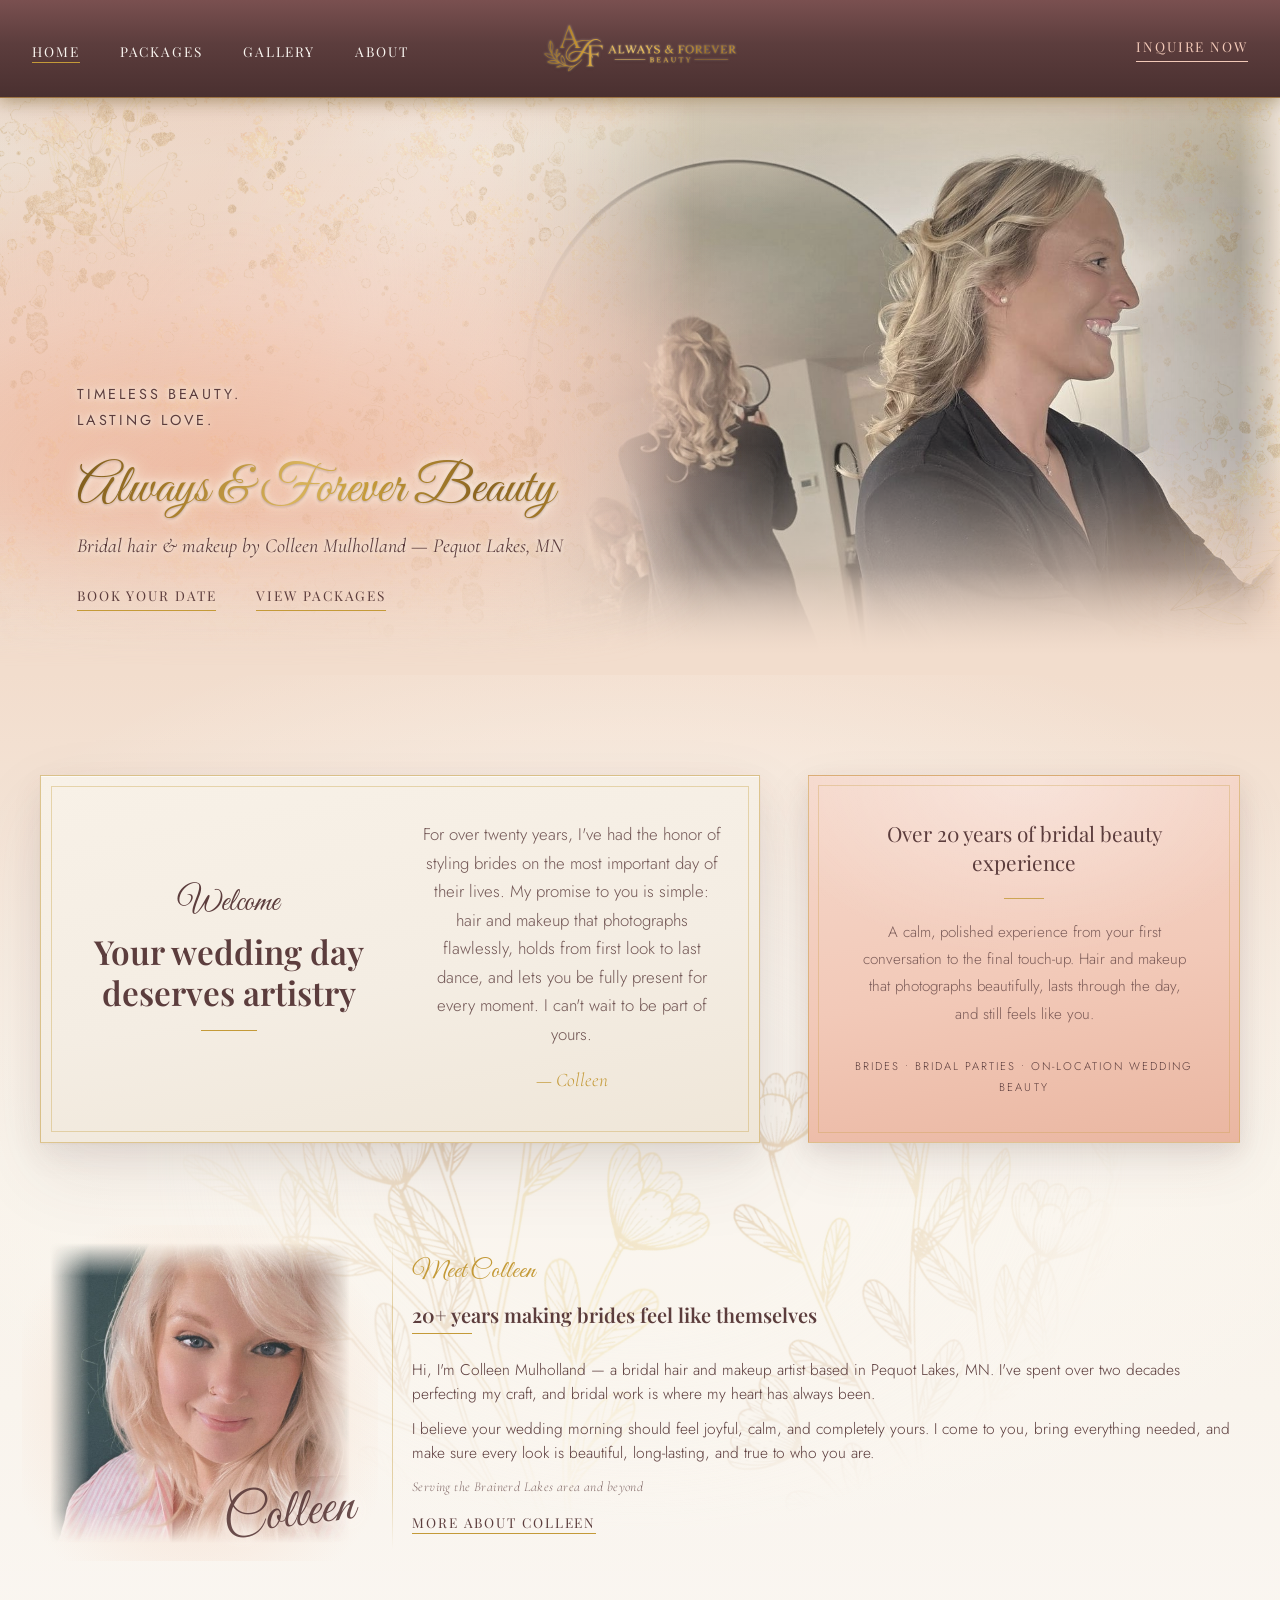
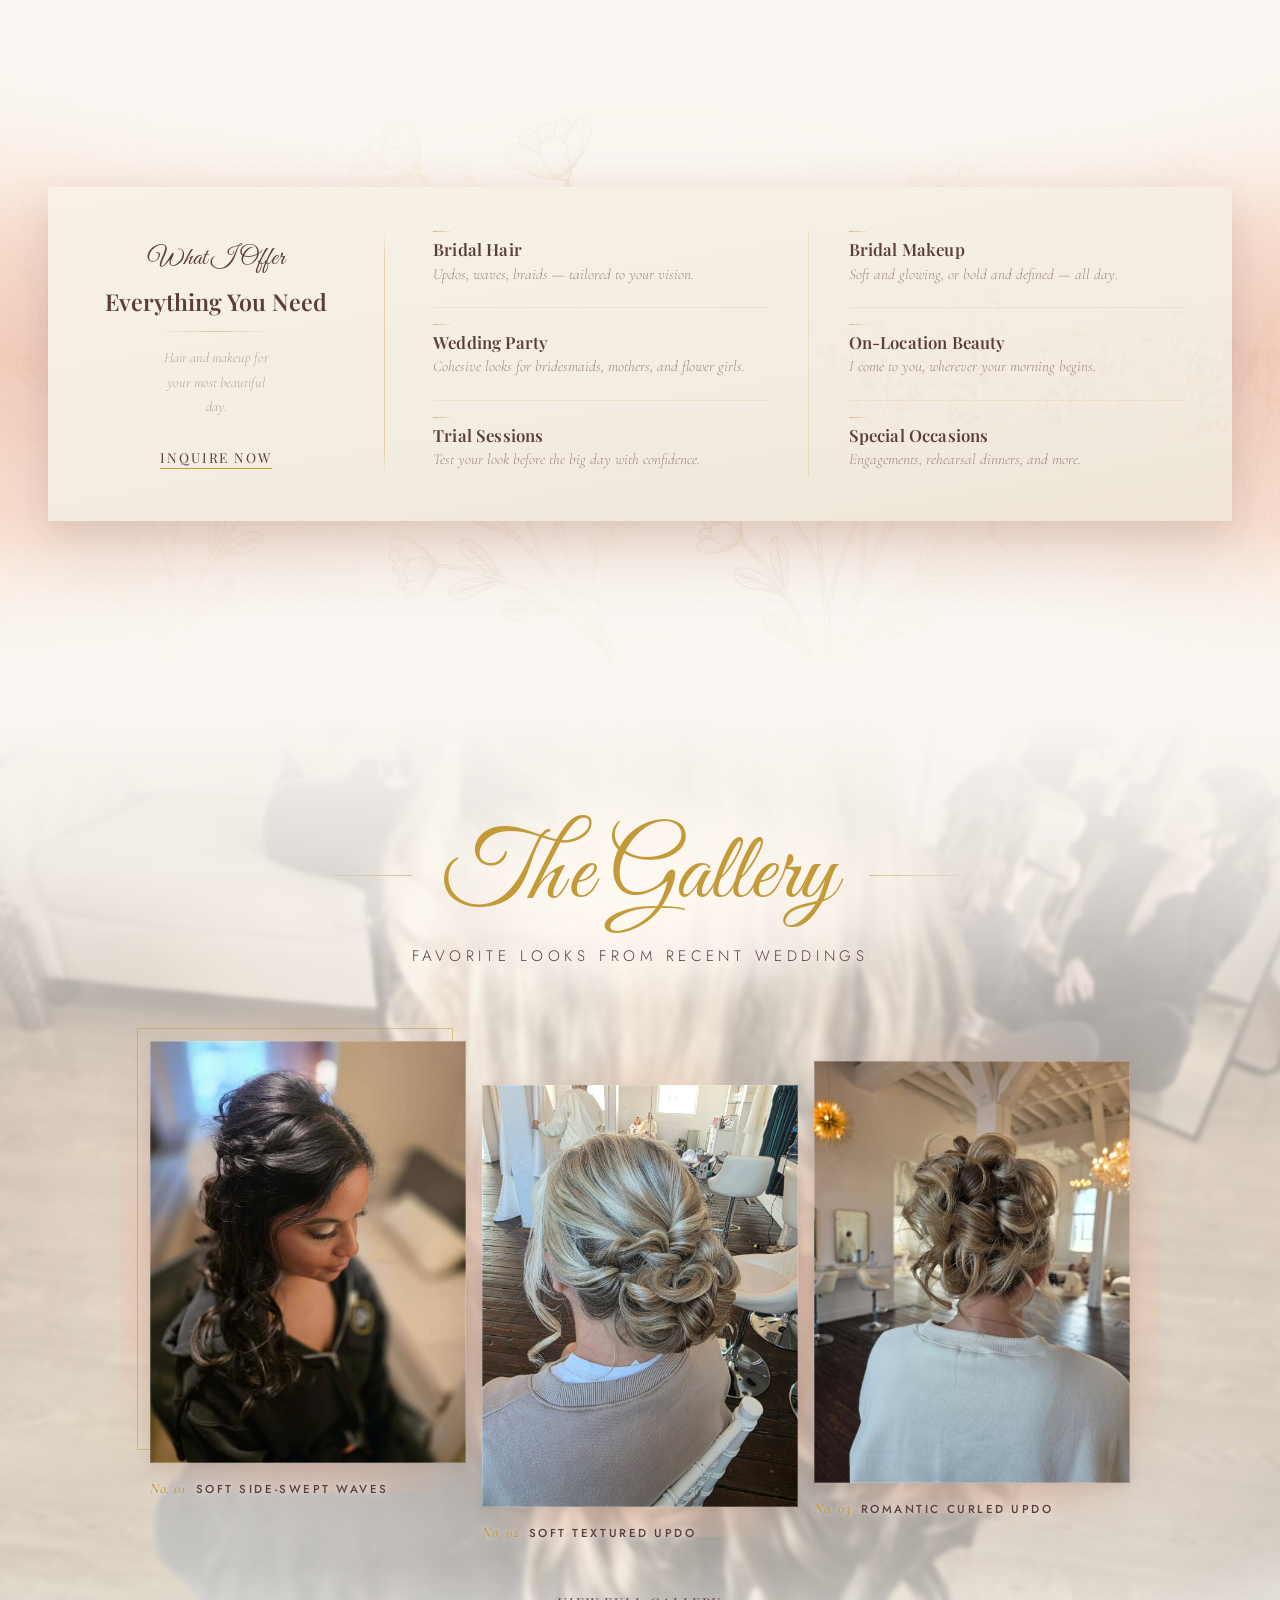
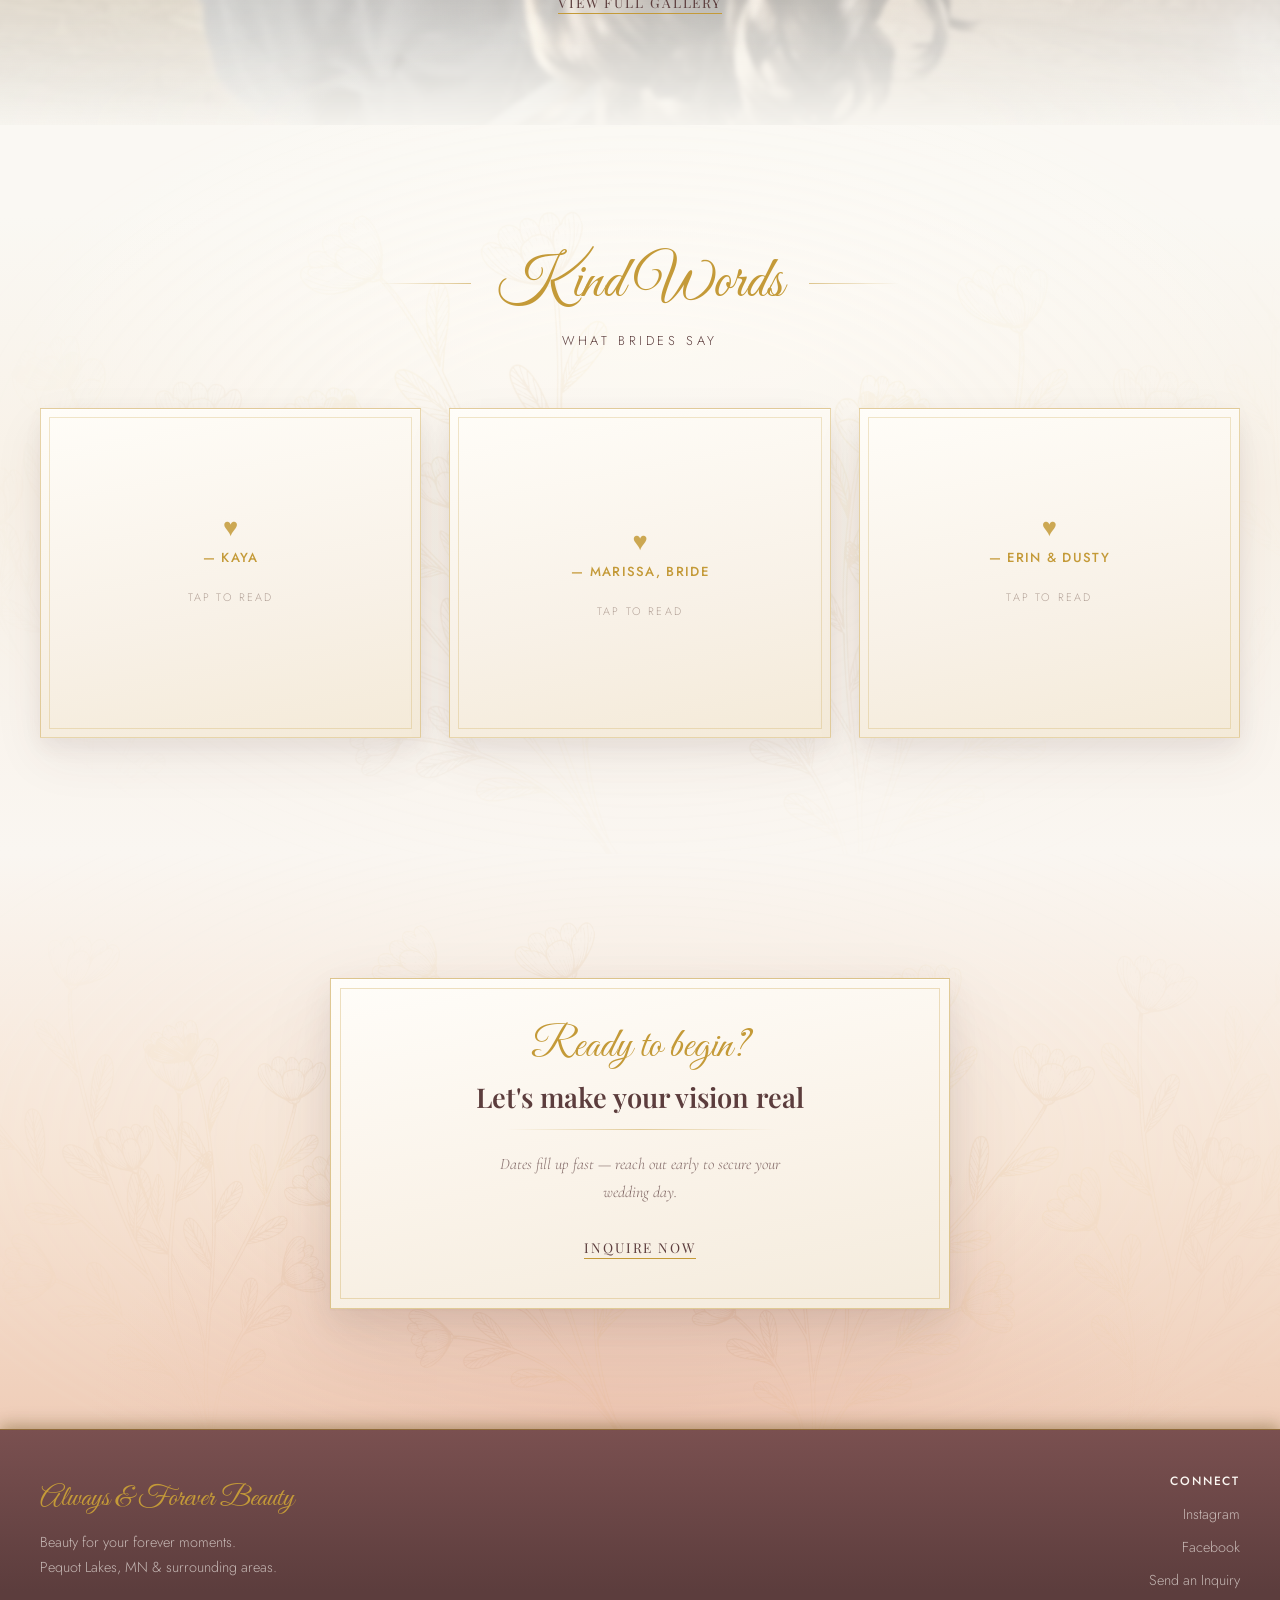
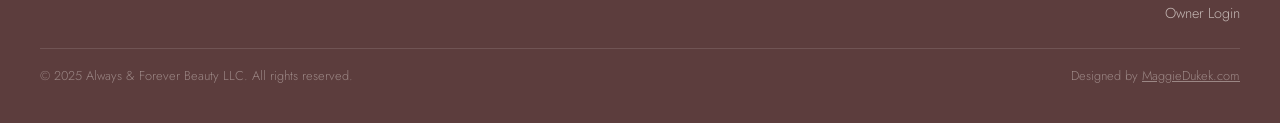
==== index.html @ 7fa3e2d0 "Home (mobile): hero hugs content instead of 75vh + tighter intro-strip top, closing the large gap be" ====
<!DOCTYPE html>
<html lang="en">
<head>
  <meta charset="UTF-8" />
  <meta name="viewport" content="width=device-width, initial-scale=1.0" />
  <title>Always & Forever Beauty | Bridal Hair & Makeup — Pequot Lakes, MN</title>
  <link rel="icon" type="image/x-icon" href="images/favicon.ico" />
  <link rel="icon" type="image/png" sizes="32x32" href="images/favicon-32x32.png" />
  <link rel="icon" type="image/png" sizes="16x16" href="images/favicon-16x16.png" />
  <link rel="apple-touch-icon" sizes="180x180" href="images/apple-touch-icon.png" />
  <meta name="description" content="Timeless bridal hair and makeup by Colleen Mulholland. Serving brides in Pequot Lakes, MN and surrounding areas." />
  <link rel="stylesheet" href="styles.css" />
  <style>
    /* ---- Hero ---- */
    .hero {
      position: relative;
      min-height: 75vh;
      display: flex;
      align-items: flex-end;
      justify-content: flex-start;
      text-align: left;
      overflow: hidden;
      background:
        radial-gradient(ellipse 70% 60% at 80% 100%, rgba(236,192,170,0.30), rgba(236,192,170,0) 70%),
        linear-gradient(165deg, #F3EBE0 0%, #EDE4D9 45%, #E9DDCC 100%);
    }

    /* Satin sheen + soft vignette so the hero reads layered, not flat.
       Faded out at the bottom so it can't print a line where the next section starts */
    .hero::after {
      content: "";
      position: absolute;
      inset: 0;
      z-index: 1;
      pointer-events: none;
      background:
        linear-gradient(115deg,
          transparent 18%,
          rgba(255,255,255,0.22) 32%,
          transparent 46%,
          rgba(255,255,255,0.05) 62%,
          transparent 76%),
        radial-gradient(ellipse 130% 100% at 50% 42%, transparent 58%, rgba(92,61,61,0.07) 100%);
      -webkit-mask-image:
        linear-gradient(to bottom, #000 72%, transparent 96%),
        linear-gradient(to right, #000 0%, #000 40%, transparent 60%);
      -webkit-mask-composite: source-in;
      mask-image:
        linear-gradient(to bottom, #000 72%, transparent 96%),
        linear-gradient(to right, #000 0%, #000 40%, transparent 60%);
      mask-composite: intersect;
    }

    /* Gold splatter texture over the cream areas — fades out where the photo sits */
    .hero::before {
      content: "";
      position: absolute;
      inset: 0;
      background-image: url('images/gold-splatter.png');
      background-size: cover;
      background-repeat: no-repeat;
      background-position: center;
      opacity: 0.28;
      mix-blend-mode: multiply;
      z-index: 1;
      pointer-events: none;
      -webkit-mask-image:
        linear-gradient(to right, #000 0%, #000 40%, transparent 56%, transparent 86%, #000 96%),
        linear-gradient(to bottom, #000 0%, #000 72%, transparent 96%);
      -webkit-mask-composite: source-in;
      mask-image:
        linear-gradient(to right, #000 0%, #000 40%, transparent 56%, transparent 86%, #000 96%),
        linear-gradient(to bottom, #000 0%, #000 72%, transparent 96%);
      mask-composite: intersect;
    }

    /* Photo is its own box anchored bottom-right, so the edge fades always track the photo exactly */
    .hero-bg {
      position: absolute;
      right: 0;
      bottom: 0;
      height: 88%;
      aspect-ratio: 4 / 3;
      max-width: 100%;
      /* Cream wash over the photo's white wall so it melts into the page background
         (front photo is mirrored, so its wall sits top-right) */
      background-image:
        /* Wash sits top-LEFT (the mirror/wall side) so it never crosses the bride's face on the right */
        radial-gradient(ellipse 65% 55% at 0% 0%, rgba(240,228,212,0.85) 0%, rgba(240,228,212,0.35) 38%, rgba(240,228,212,0) 70%),
        linear-gradient(to bottom, rgba(240,228,212,0.5) 0%, rgba(240,228,212,0) 22%),
        url('images/gallery/preview-1-flipped.jpg');
      background-size: cover;
      background-position: center;
      background-repeat: no-repeat;
      /* Warm the photo's cool whites toward the page's cream so edges stop reading as a rectangle
         (no brightness lift — it was washing out her face) */
      filter: sepia(0.16) saturate(0.97);
      -webkit-mask-image:
        linear-gradient(to right, transparent 0%, #000 26%, #000 95%, transparent 100%),
        linear-gradient(to bottom, transparent 0%, #000 5%, #000 82%, transparent 100%);
      -webkit-mask-composite: source-in;
      mask-image:
        linear-gradient(to right, transparent 0%, #000 26%, #000 95%, transparent 100%),
        linear-gradient(to bottom, transparent 0%, #000 5%, #000 82%, transparent 100%);
      mask-composite: intersect;
      animation: heroBaseFade 16s ease-in-out infinite;
    }

    /* Second hero photo, stacked on top — the two take turns, never blending,
       so neither photo ghosts through the other */
    .hero-bg-alt {
      background-image:
        linear-gradient(125deg, rgba(240,228,212,0.85) 0%, rgba(240,228,212,0.45) 28%, rgba(240,228,212,0) 52%),
        linear-gradient(to bottom, rgba(240,228,212,0.7) 0%, rgba(240,228,212,0) 30%),
        url('images/gallery/updo-01.jpg');
      background-position: center 18%;
      opacity: 0;
      animation: heroCrossfade 16s ease-in-out infinite;
    }

    @keyframes heroBaseFade {
      0%, 40%   { opacity: 1; }
      46%, 92%  { opacity: 0; }
      98%, 100% { opacity: 1; }
    }

    @keyframes heroCrossfade {
      0%, 46%   { opacity: 0; }
      52%, 86%  { opacity: 1; }
      92%, 100% { opacity: 0; }
    }

    @media (prefers-reduced-motion: reduce) {
      .hero-bg, .hero-bg-alt { animation: none; }
    }

    .hero-overlay {
      position: absolute;
      inset: 0;
      background:
        linear-gradient(to bottom, rgba(242,221,205,0) 66%, rgba(242,221,205,0.55) 84%, rgba(242,221,205,1) 97%),
        radial-gradient(ellipse 50% 62% at 22% 55%, rgba(244,206,186,0.75), rgba(244,206,186,0.4) 50%, rgba(244,206,186,0) 74%),
        radial-gradient(ellipse 45% 35% at 12% 0%, rgba(236,170,140,0.50), rgba(236,170,140,0) 70%),
        radial-gradient(ellipse 30% 24% at 40% 4%, rgba(236,170,140,0.48), rgba(236,170,140,0) 72%),
        radial-gradient(ellipse 55% 28% at 72% 0%, rgba(242,201,184,0.55), rgba(242,201,184,0) 72%),
        radial-gradient(ellipse 28% 50% at 0% 60%, rgba(236,170,140,0.30), rgba(236,170,140,0) 70%),
        radial-gradient(ellipse 20% 32% at 51% 54%, rgba(242,201,184,0.40), rgba(242,201,184,0) 72%),
        radial-gradient(ellipse 45% 38% at 100% 96%, rgba(236,170,140,0.36), rgba(236,170,140,0) 72%),
        radial-gradient(ellipse 60% 35% at 35% 100%, rgba(236,192,170,0.32), rgba(236,192,170,0) 70%),
        linear-gradient(90deg, rgba(237,228,217,0.95) 0%, rgba(237,228,217,0.85) 32%, rgba(237,228,217,0) 54%);
    }

    .hero-watermark {
      position: absolute;
      top: 5rem;
      left: 1rem;
      width: 180px;
      height: auto;
      opacity: 0.10;
      transform: rotate(15deg);
      z-index: 1;
      pointer-events: none;
    }

    .hero-watermark-2 {
      top: auto;
      left: auto;
      bottom: 6%;
      right: -1%;
      width: 140px;
      transform: scaleX(-1) rotate(-20deg);
    }

    .hero-content {
      position: relative;
      z-index: 2;
      padding: 6rem 2rem 4rem 6vw;
      max-width: 680px;
      text-align: left;
    }

    /* Peach fade washing the whole headline zone — masked at the bottom so it
       dissolves before the hero's edge instead of getting clipped to a hard line */
    .hero-content::before {
      content: "";
      position: absolute;
      inset: -5rem -12rem -2rem -14rem;
      background: radial-gradient(ellipse 62% 62% at 45% 55%,
        rgba(236,170,140,0.65),
        rgba(242,201,184,0.40) 58%,
        transparent 88%);
      -webkit-mask-image: linear-gradient(to bottom, #000 60%, transparent 92%);
      mask-image: linear-gradient(to bottom, #000 60%, transparent 92%);
      z-index: -1;
      pointer-events: none;
    }

    .hero-content .tagline {
      font-size: 0.9rem;
      font-weight: 400;
      letter-spacing: 0.2em;
      text-transform: uppercase;
      color: var(--rose);
      /* Tight cream halo hugging the letters — same treatment as mobile */
      text-shadow:
        0 0 4px rgba(250,243,232,0.95),
        0 0 10px rgba(250,243,232,0.85),
        0 0 18px rgba(250,243,232,0.7);
      opacity: 0;
      animation: fadeUp 1s ease 0.3s forwards;
      margin: 0 0 1rem;
    }

    .hero-content .script {
      display: block;
      font-size: 3.4rem;
      font-weight: 400;
      /* Roomy line box + padding so the gradient paints the full tall script glyphs (no clipping) */
      line-height: 1.3;
      padding: 0.1em 0.1em 0.05em 0;
      margin: 0 0 0.1rem;
      /* Deep metallic gold — dark enough to hold against the light background */
      background: linear-gradient(105deg,
        #7E5C1C 0%, #A87E2A 22%, #D9B45C 45%, #C49A38 60%, #8A6420 82%, #A87E2A 100%);
      -webkit-background-clip: text;
      background-clip: text;
      -webkit-text-fill-color: transparent;
      filter: drop-shadow(0 1px 1px rgba(92,61,61,0.35))
        drop-shadow(0 0 3px rgba(250,243,232,0.95))
        drop-shadow(0 0 8px rgba(250,243,232,0.85));
      opacity: 0;
      animation: fadeUp 1s ease 0.6s forwards;
    }

    .hero-content .subheading {
      font-size: 1.25rem;
      display: block;
      margin-bottom: 1.25rem;
      color: var(--rose);
      text-shadow:
        0 0 4px rgba(250,243,232,0.95),
        0 0 10px rgba(250,243,232,0.85),
        0 0 18px rgba(250,243,232,0.7);
      opacity: 0;
      animation: fadeUp 1s ease 0.9s forwards;
    }

    .hero-btns {
      display: flex;
      gap: 2.5rem;
      justify-content: flex-start;
      flex-wrap: wrap;
      opacity: 0;
      animation: fadeUp 1s ease 1.1s forwards;
    }

    .hero-link {
      font-family: var(--font-heading);
      font-size: 0.85rem;
      font-weight: 400;
      letter-spacing: 0.14em;
      text-transform: uppercase;
      color: var(--rose);
      border-bottom: 1px solid var(--gold);
      padding-bottom: 2px;
      transition: color 0.2s, border-color 0.2s;
    }

    .hero-link:hover {
      color: var(--gold);
      border-color: var(--rose);
    }

    .hero-scroll { display: none; }

    /* The large photo stays beside the text down to 900px; below that the photo
       moves to the open space at the top, away from the text. */
    @media (max-width: 900px) {
      /* Text sits at a fixed distance below the nav (no bottom-alignment gap),
         tucked up into the photo's fade so the two flow together */
      .hero {
        align-items: flex-start;
        /* Hug the content instead of forcing 75vh — that empty bottom was the big gap */
        min-height: auto;
        padding-bottom: 2.5rem;
      }

      .hero-content {
        margin-top: calc(1rem + min(36vw, 24vh));
        /* Desktop gives the content a 6rem top pad — on mobile that just pushes
           the header away from the photo */
        padding-top: 1rem;
      }

      /* Pull the two hero links closer together on mobile */
      .hero-btns {
        gap: 0.85rem 1.5rem;
      }

      .hero-bg {
        height: auto;
        width: min(52%, 30vh);
        bottom: auto;
        /* Sit well below the fixed nav so her head isn't tucked up under it */
        top: 5.5rem;
        /* Taller portrait slot so the bride reads larger */
        aspect-ratio: 4 / 5;
        background-position: 100% 40%;
        background-image:
          linear-gradient(235deg, rgba(240,228,212,0.55) 0%, rgba(240,228,212,0.22) 18%, rgba(240,228,212,0) 38%),
          linear-gradient(to bottom, rgba(240,228,212,0.45) 0%, rgba(240,228,212,0) 16%),
          url('images/gallery/preview-1-flipped.jpg');
        /* Oval vignette fade — reaches fully transparent INSIDE all four edges,
           so the photo melts into the cream with no straight sides */
        -webkit-mask-image: radial-gradient(ellipse 58% 52% at 50% 44%, #000 40%, rgba(0,0,0,0.5) 66%, transparent 84%);
        -webkit-mask-composite: source-over;
        mask-image: radial-gradient(ellipse 58% 52% at 50% 44%, #000 40%, rgba(0,0,0,0.5) 66%, transparent 84%);
        mask-composite: add;
      }

      .hero-bg-alt {
        background-image:
          linear-gradient(125deg, rgba(240,228,212,0.55) 0%, rgba(240,228,212,0.22) 18%, rgba(240,228,212,0) 38%),
          linear-gradient(to bottom, rgba(240,228,212,0.45) 0%, rgba(240,228,212,0) 16%),
          url('images/gallery/updo-01.jpg');
        /* Frame the whole bride — headroom above her updo through her back */
        background-position: center 28%;
      }

      /* Name scales with the screen so it always lands on one line */
      .hero-content .script {
        font-size: clamp(1.7rem, 8.2vw, 3.4rem);
        white-space: nowrap;
      }
    }

    @keyframes fadeUp {
      from { opacity: 0; transform: translateY(24px); }
      to   { opacity: 1; transform: translateY(0); }
    }
    @keyframes scrollPulse {
      0%, 100% { opacity: 0.4; transform: scaleY(1); }
      50%       { opacity: 1;   transform: scaleY(1.2); }
    }

    /* ---- Intro Strip ---- */
    .intro-strip {
      padding: 6.25rem 0;
      position: relative;
      overflow: hidden;
      background:
        radial-gradient(ellipse 90% 70% at 50% 42%, rgba(255, 252, 247, 0.9), rgba(255, 252, 247, 0) 70%),
        linear-gradient(180deg, #F2DDCD 0%, #F8F2E9 50%, var(--cream) 100%);
    }

    .intro-strip-watermark {
      position: absolute;
      inset: 0;
      width: 100%;
      height: 100%;
      object-fit: cover;
      opacity: 0.3;
      z-index: 0;
      pointer-events: none;
      -webkit-mask-image: radial-gradient(ellipse 55% 55% at 50% 50%, #000 30%, transparent 70%);
      mask-image: radial-gradient(ellipse 55% 55% at 50% 50%, #000 30%, transparent 70%);
    }

    .intro-grid {
      position: relative;
      z-index: 1;
      display: grid;
      grid-template-columns: 1.25fr 0.75fr;
      gap: 3rem;
      align-items: stretch;
    }

    .intro-frame {
      position: relative;
      background: linear-gradient(170deg, #F8F1E7 0%, #F4EDE3 55%, #EFE6D8 100%);
      border: 1px solid rgba(196, 154, 56, 0.5);
      padding: 2.75rem 2.25rem;
      text-align: center;
      display: flex;
      flex-direction: column;
      justify-content: center;
      box-shadow:
        inset 0 1px 0 rgba(255, 255, 255, 0.65),
        0 1px 2px rgba(92, 61, 61, 0.05),
        0 12px 28px rgba(92, 61, 61, 0.09),
        0 30px 70px rgba(92, 61, 61, 0.10);
    }

    .intro-side {
      position: relative;
      background:
        radial-gradient(ellipse 90% 70% at 50% 0%, rgba(255, 255, 255, 0.35), rgba(255, 255, 255, 0) 70%),
        linear-gradient(170deg, #F5D8CB 0%, #F2C9B8 55%, #EAB6A1 100%);
      border: 1px solid rgba(196, 154, 56, 0.45);
      padding: 2.5rem 2rem;
      margin-top: 0;
      display: flex;
      flex-direction: column;
      justify-content: center;
      text-align: center;
      box-shadow:
        inset 0 1px 0 rgba(250, 246, 241, 0.10),
        0 8px 20px rgba(92, 61, 61, 0.10),
        0 20px 48px rgba(92, 61, 61, 0.10);
    }

    .intro-side::before {
      content: "";
      position: absolute;
      inset: 9px;
      border: 1px solid rgba(196, 154, 56, 0.3);
      pointer-events: none;
    }

    @media (max-width: 900px) {
      .intro-side { margin-top: 0; }
      .intro-side::after { display: none; }
      /* Tighter top so the Welcome card follows the hero closely on mobile */
      .intro-strip { padding: 3.25rem 0; }
    }

    .intro-side h3 {
      font-family: var(--font-heading);
      font-weight: 400;
      font-size: 1.3rem;
      line-height: 1.4;
      color: var(--rose);
      margin-bottom: 1.25rem;
    }

    .intro-side .intro-side-divider {
      width: 40px;
      height: 1px;
      background: rgba(196, 154, 56, 0.8);
      margin: 0 auto 1.25rem;
    }

    .intro-side p {
      font-size: 0.95rem;
      line-height: 1.8;
      color: rgba(92, 61, 61, 0.78);
      max-width: 36ch;
      margin: 0 auto 1.75rem;
    }

    .intro-side-tags {
      font-size: 0.7rem;
      letter-spacing: 0.18em;
      text-transform: uppercase;
      color: var(--rose);
      line-height: 1.9;
    }

    @media (max-width: 900px) {
      .intro-grid { grid-template-columns: 1fr; }
    }

    .intro-frame::before {
      content: "";
      position: absolute;
      inset: 10px;
      border: 1px solid rgba(196, 154, 56, 0.35);
      pointer-events: none;
    }

    .intro-frame-cols {
      display: grid;
      grid-template-columns: 1fr 1fr;
      gap: 2.5rem;
      align-items: center;
      text-align: center;
    }

    .intro-frame-col {
      display: flex;
      flex-direction: column;
      align-items: center;
      width: 100%;
    }

    @media (max-width: 700px) {
      .intro-frame-cols { grid-template-columns: 1fr; gap: 1.5rem; }
    }

    .intro-frame .intro-script {
      display: block;
      font-family: var(--font-script);
      font-size: 2rem;
      color: var(--rose);
      line-height: 1;
      margin-bottom: 0.75rem;
    }

    .intro-frame h2 {
      font-size: clamp(1.5rem, 2.6vw, 2.1rem);
      line-height: 1.25;
      margin-bottom: 1rem;
      color: var(--rose);
    }

    .intro-frame .intro-divider {
      width: 56px;
      height: 1px;
      background: var(--gold);
      margin: 0 auto;
    }

    .intro-frame p {
      font-size: 1.05rem;
      line-height: 1.7;
      color: var(--rose);
      opacity: 0.85;
      max-width: 420px;
      margin: 0 auto 1rem;
    }

    .intro-signature {
      font-family: var(--font-sub);
      font-style: italic;
      font-size: 1.2rem;
      color: var(--gold);
    }

    @media (max-width: 680px) {
      .intro-frame { padding: 3rem 1.5rem; margin: 0 0.5rem; }
    }

    /* ---- Services Banner ---- */
    .services-banner {
      position: relative;
      overflow: hidden;
      margin-top: 0;
      padding: 2.75rem 0;
      background: linear-gradient(170deg, #F8F1E7 0%, #F4EDE3 55%, #EFE6D8 100%);
      border: none;
      box-shadow:
        0 12px 28px rgba(92,61,61,0.09),
        0 30px 70px rgba(92,61,61,0.10);
    }

    /* Inner frame line removed — keep the box borderless so no gold line shows */
    .services-banner::before {
      content: none;
    }

    .services-banner::after {
      content: "";
      position: absolute;
      top: -10%; right: 0;
      width: 36%; height: 120%;
      background-image: url('images/background gold flowers.png');
      background-size: contain;
      background-repeat: no-repeat;
      background-position: center right;
      opacity: 0.08;
      pointer-events: none;
    }

    .services-banner-inner {
      position: relative;
      z-index: 1;
      display: grid;
      grid-template-columns: 240px 1px 1fr;
      gap: 3rem;
      align-items: center;
    }

    .services-banner-left {
      text-align: center;
    }

    .services-banner-left h2 {
      font-size: 1.45rem;
      margin-bottom: 0.4rem;
    }

    .services-banner-left p {
      font-family: var(--font-sub);
      font-style: italic;
      font-size: 0.88rem;
      color: var(--taupe);
      margin: 0 auto 1.5rem;
      max-width: 20ch;
    }

    .ornate-divider {
      width: 50%;
      height: 1px;
      background: linear-gradient(90deg, rgba(196,154,56,0), rgba(196,154,56,0.45) 50%, rgba(196,154,56,0));
      margin: 0.9rem auto;
    }

    .services-v-divider {
      align-self: stretch;
      width: 1px;
      background: linear-gradient(180deg,
        rgba(196,154,56,0) 0%,
        rgba(196,154,56,0.38) 12%,
        rgba(196,154,56,0.38) 88%,
        rgba(196,154,56,0) 100%);
    }

    .service-editorial {
      display: grid;
      grid-template-columns: 1fr 1fr;
      gap: 0;
    }

    .service-editorial-col {
      display: flex;
      flex-direction: column;
    }

    .service-editorial-col:first-child {
      padding-right: 2.5rem;
      border-right: 1px solid rgba(196,154,56,0.2);
    }

    .service-editorial-col:last-child {
      padding-left: 2.5rem;
    }

    .service-entry {
      padding: 1rem 0;
      border-bottom: 1px solid rgba(196,154,56,0.13);
    }

    .service-entry:first-child { padding-top: 0; }
    .service-entry:last-child  { border-bottom: none; padding-bottom: 0; }

    .service-entry-mark {
      display: block;
      width: 18px;
      height: 1px;
      background: linear-gradient(90deg, rgba(196,154,56,0.65), rgba(196,154,56,0.1));
      margin-bottom: 0.45rem;
    }

    .service-entry h3 {
      font-family: var(--font-heading);
      font-size: 1.05rem;
      font-weight: 600;
      color: var(--rose);
      margin-bottom: 0.2rem;
      letter-spacing: 0.01em;
    }

    .service-entry p {
      font-family: var(--font-sub);
      font-style: italic;
      font-size: 0.95rem;
      color: #9E8880;
      margin: 0 0 0.3rem;
      max-width: none;
      line-height: 1.55;
    }

    @media (max-width: 900px) {
      .services-banner-inner { grid-template-columns: 1fr; gap: 2rem; }
      .services-v-divider { width: 100%; height: 1px; align-self: auto; }
      .services-banner-left { text-align: center; }
      .services-banner-left p { max-width: none; }
    }

    @media (max-width: 680px) {
      .service-editorial { grid-template-columns: 1fr; }
      .service-editorial-col:first-child { padding-right: 0; border-right: none; border-bottom: 1px solid rgba(196,154,56,0.14); padding-bottom: 1.25rem; }
      .service-editorial-col:last-child { padding-left: 0; padding-top: 1.25rem; }
    }

    /* ---- About Editorial ---- */
    .about-editorial {
      position: relative;
      overflow: hidden;
      padding: 9rem 0;
      background:
        radial-gradient(ellipse 100% 260px at 50% 0%, var(--cream) 45%, rgba(250,246,241,0) 85%),
        radial-gradient(ellipse 100% 220px at 50% 100%, var(--cream) 35%, rgba(250,246,241,0) 80%),
        radial-gradient(ellipse 60% 70% at 50% 50%, rgba(255,220,205,0.5), rgba(255,220,205,0) 68%),
        linear-gradient(180deg, var(--cream) 0%, #FAE3D6 25%, #F3CCBA 50%, #F9E0D2 80%, var(--cream) 100%);
    }

    /* Floral watermark — slightly stronger for texture */
    .about-editorial::before {
      content: "";
      position: absolute;
      inset: 0;
      background-image: url('images/background gold flowers.png');
      background-size: cover;
      background-repeat: no-repeat;
      background-position: center;
      opacity: 0.13;
      pointer-events: none;
      -webkit-mask-image: radial-gradient(ellipse 75% 80% at 50% 50%, #000 35%, transparent 88%);
      mask-image: radial-gradient(ellipse 75% 80% at 50% 50%, #000 35%, transparent 88%);
    }

    /* Override gold labels to maroon in this section */
    .about-editorial .section-label { color: var(--rose); }

    .about-editorial-script {
      font-family: var(--font-script);
      font-size: 3.4rem;
      color: var(--rose);
      position: absolute;
      bottom: -0.7rem;
      right: -0.6rem;
      transform: rotate(-7deg);
      transform-origin: bottom right;
      opacity: 0.9;
      z-index: 3;
      pointer-events: none;
      text-shadow:
        0 0 12px rgba(255,255,255,0.95),
        0 0 24px rgba(255,255,255,0.7),
        0 1px 6px rgba(255,235,220,0.7);
    }

    .about-editorial .container {
      max-width: 1400px;
      padding: 0 3rem;
    }

    .about-editorial-grid {
      position: relative;
      z-index: 2;
      display: grid;
      grid-template-columns: 320px 1fr;
      gap: 2rem;
      align-items: center;
    }

    .about-editorial-photo {
      position: relative;
    }

    /* Warm glow halo behind the photo */
    .about-editorial-photo::before {
      content: "";
      position: absolute;
      inset: -18px;
      border-radius: 4px;
      background: radial-gradient(ellipse 80% 90% at 50% 55%, rgba(240,190,160,0.45), transparent 70%);
      z-index: 0;
      pointer-events: none;
    }

    .about-photo-frame {
      position: relative;
      z-index: 1;
      aspect-ratio: 1/1;
      max-width: 300px;
      margin: 0 auto;
      border-radius: 10px;
      background: transparent;
      overflow: visible;
      box-shadow: none;
    }

    .about-photo-frame::before {
      content: "";
      position: absolute;
      inset: 6px;
      border: none;
      border-radius: 6px;
      z-index: 2;
      pointer-events: none;
    }

    /* Soft warm wash + feathered vignette so the photo blends into the page */
    .about-photo-frame::after {
      content: "";
      position: absolute;
      inset: 0;
      border-radius: 10px;
      z-index: 2;
      pointer-events: none;
      background:
        radial-gradient(ellipse 90% 90% at 50% 45%, rgba(255,255,255,0) 62%, rgba(236,192,170,0.22) 100%);
      -webkit-mask-image:
        linear-gradient(to right, transparent 0%, #000 13%, #000 87%, transparent 100%),
        linear-gradient(to bottom, transparent 0%, #000 11%, #000 89%, transparent 100%);
      -webkit-mask-composite: source-in;
      mask-image:
        linear-gradient(to right, transparent 0%, #000 13%, #000 87%, transparent 100%),
        linear-gradient(to bottom, transparent 0%, #000 11%, #000 89%, transparent 100%);
      mask-composite: intersect;
    }

    .about-photo-clip {
      position: absolute;
      inset: 0;
      border-radius: 10px;
      overflow: visible;
    }

    .about-photo-clip img {
      width: 100%; height: 100%;
      object-fit: cover;
      display: block;
      filter: saturate(0.92) contrast(0.95) brightness(1.03);
      -webkit-mask-image:
        linear-gradient(to right, transparent 0%, #000 13%, #000 87%, transparent 100%),
        linear-gradient(to bottom, transparent 0%, #000 11%, #000 89%, transparent 100%);
      -webkit-mask-composite: source-in;
      mask-image:
        linear-gradient(to right, transparent 0%, #000 13%, #000 87%, transparent 100%),
        linear-gradient(to bottom, transparent 0%, #000 11%, #000 89%, transparent 100%);
      mask-composite: intersect;
    }

    /* Subtle gold accent line left of text block */
    .about-editorial-text {
      position: relative;
      padding-left: 1.25rem;
    }

    .about-editorial-text::before {
      content: "";
      position: absolute;
      left: 0;
      top: -0.75rem;
      bottom: -0.75rem;
      width: 1px;
      background: linear-gradient(180deg,
        rgba(196,154,56,0) 0%,
        rgba(196,154,56,0.4) 20%,
        rgba(196,154,56,0.4) 80%,
        rgba(196,154,56,0) 100%);
    }

    .about-editorial-text h2 {
      font-size: 1.25rem;
      line-height: 1.25;
    }

    .about-editorial-text p {
      font-size: 0.97rem;
      line-height: 1.55;
      margin-bottom: 0.7rem !important;
      max-width: none;
    }

    .about-location {
      font-family: var(--font-sub);
      font-style: italic;
      font-size: 0.85rem !important;
      color: var(--rose) !important;
      opacity: 0.75;
      letter-spacing: 0.03em;
    }

    /* Stays horizontal on smaller screens — photo column just scales down */
    @media (max-width: 900px) {
      .about-editorial { padding: 6rem 0 5rem; }
      .about-editorial-grid { grid-template-columns: 230px 1fr; gap: 1.75rem; }
      .about-photo-frame { aspect-ratio: 1/1; max-width: 230px; }
      .about-editorial-script { font-size: 2.6rem; }
    }

    @media (max-width: 620px) {
      .about-editorial-grid { grid-template-columns: 170px 1fr; gap: 1.4rem; }
      .about-photo-frame { max-width: 170px; }
      .about-editorial-script { font-size: 2rem; bottom: -0.4rem; }
      .about-editorial-text h2 { font-size: 1.1rem; }
      .about-editorial-text p { font-size: 0.92rem; }
    }

    /* Only stack once truly cramped */
    @media (max-width: 480px) {
      .about-editorial-grid { grid-template-columns: 1fr; gap: 2rem; }
      .about-photo-frame { max-width: 250px; }
      .about-editorial-script { font-size: 2.6rem; }
    }

    /* ---- Gallery — curated editorial spread ---- */
    .gallery-section {
      position: relative;
      overflow: hidden;
      margin-top: -2px;
      padding: 10rem 0 6.75rem;
      background:
        radial-gradient(ellipse 75% 220px at 50% 100%, #FAF8F3 35%, rgba(250,248,243,0) 78%),
        radial-gradient(ellipse 66% 500px at 50% 620px, #F9F2E9 38%, rgba(249,242,233,0) 75%),
        /* hold a flat band at the bottom so it meets the next section with no line */
        linear-gradient(180deg, var(--cream) 0%, var(--cream) 140px, #F9EFE6 460px, #F9F2E9 760px, #FAF8F3 calc(100% - 90px), #FAF8F3 100%);
    }

    /* Ghosted photo backdrop — soft cream wash keeps the spread readable */
    .gallery-section::before {
      content: "";
      position: absolute;
      inset: -16px;
      background-image: url('images/gallery-backdrop.jpg');
      background-size: cover;
      background-position: center 32%;
      opacity: 0.34;
      filter: blur(2px) sepia(0.3) saturate(0.75) brightness(1.08) contrast(0.9);
      pointer-events: none;
      -webkit-mask-image: linear-gradient(180deg, transparent 0%, transparent 6%, rgba(0,0,0,0.4) 20%, #000 34%, #000 84%, transparent 100%);
      mask-image: linear-gradient(180deg, transparent 0%, transparent 6%, rgba(0,0,0,0.4) 20%, #000 34%, #000 84%, transparent 100%);
    }

    .gallery-section .container {
      position: relative;
      z-index: 1;
      max-width: 1180px;
    }

    /* Compact single-line heading */
    .gallery-heading {
      position: relative;
      text-align: center;
      margin-bottom: 4.5rem;
    }

    /* Soft cream glow pooling behind the heading so it reads over the backdrop photo */
    .gallery-heading::before {
      content: "";
      position: absolute;
      left: 50%;
      top: 50%;
      transform: translate(-50%, -50%);
      width: min(860px, 94vw);
      height: 300px;
      background: radial-gradient(ellipse 50% 50% at 50% 50%,
        rgba(255, 250, 243, 0.95),
        rgba(255, 250, 243, 0.55) 48%,
        rgba(255, 250, 243, 0) 74%);
      pointer-events: none;
      z-index: 0;
    }

    .gallery-heading > * { position: relative; z-index: 1; }

    .gallery-title {
      display: flex;
      align-items: center;
      justify-content: center;
      gap: 2rem;
      font-family: var(--font-script);
      font-size: 6rem;
      font-weight: 400;
      color: var(--gold);
      margin: 0;
    }

    .gallery-title::before,
    .gallery-title::after {
      content: "";
      width: 110px;
      height: 1px;
      flex-shrink: 0;
    }
    .gallery-title::before { background: linear-gradient(90deg, rgba(196,154,56,0), rgba(196,154,56,0.55)); }
    .gallery-title::after  { background: linear-gradient(90deg, rgba(196,154,56,0.55), rgba(196,154,56,0)); }

    .gallery-heading p {
      margin: 0.9rem auto 0;
      font-size: 0.95rem;
      letter-spacing: 0.3em;
      text-transform: uppercase;
      color: var(--rose);
      text-shadow:
        0 0 6px rgba(255, 250, 243, 0.95),
        0 0 14px rgba(255, 250, 243, 0.8);
    }

    /* Rotating spread — slides stack in the same grid cell and crossfade */
    .gallery-editorial {
      display: grid;
      max-width: 980px;
      margin: 0 auto;
    }

    .gallery-slide {
      grid-area: 1 / 1;
      display: grid;
      grid-template-columns: repeat(12, 1fr);
      column-gap: 1rem;
      row-gap: 1.5rem;
      align-items: start;
      opacity: 0;
      transition: opacity 1.4s ease;
      pointer-events: none;
    }

    .gallery-slide.active {
      opacity: 1;
      pointer-events: auto;
    }

    .ge-item { position: relative; margin: 0; }

    /* Placement — even row of three with a gentle stagger */
    .ge-feature-tall { grid-column: 1 / 5;  grid-row: 1; }
    .ge-a            { grid-column: 5 / 9;  grid-row: 1; margin-top: 2.75rem; }
    .ge-b            { grid-column: 9 / 13; grid-row: 1; margin-top: 1.25rem; }

    .ge-mat { position: relative; }

    /* Soft peach glow blooming behind every photo */
    .ge-mat::after {
      content: "";
      position: absolute;
      inset: -30px;
      z-index: -1;
      background: radial-gradient(ellipse 75% 75% at 50% 55%,
        rgba(236,170,140,0.85),
        rgba(240,190,165,0.4) 55%,
        transparent 78%);
      pointer-events: none;
    }

    .ge-frame {
      position: relative;
      overflow: hidden;
      background: #EDE3D6;
      box-shadow:
        0 3px 10px rgba(92,61,61,0.08),
        0 18px 44px rgba(92,61,61,0.10);
    }

    .ge-feature-tall .ge-frame,
    .ge-a .ge-frame,
    .ge-b .ge-frame { aspect-ratio: 3 / 4; }

    .ge-frame img {
      width: 100%; height: 100%;
      object-fit: cover;
      /* Crop from near the top so heads and hair stay in frame */
      object-position: center 12%;
      display: block;
      transition: transform 1.1s cubic-bezier(0.22, 1, 0.36, 1), filter 0.6s ease;
      filter: saturate(0.94) brightness(1.01);
    }

    .ge-item:hover .ge-frame img {
      transform: scale(1.035);
      filter: saturate(1.02) brightness(1.02);
    }

    /* Thin warm inner line on every photo */
    .ge-frame::after {
      content: "";
      position: absolute;
      inset: 0;
      border: 1px solid rgba(255,255,255,0.22);
      pointer-events: none;
    }

    /* Offset gold hairline frame behind the featured piece */
    .ge-feature-tall .ge-mat::before {
      content: "";
      position: absolute;
      border: 1px solid rgba(196,154,56,0.5);
      pointer-events: none;
      top: -13px; left: -13px; right: 13px; bottom: 13px;
    }

    /* Numbered captions — quiet, curated */
    .ge-item figcaption {
      display: flex;
      align-items: baseline;
      gap: 0.65rem;
      margin-top: 0.85rem;
      font-size: 0.72rem;
      font-weight: 500;
      letter-spacing: 0.22em;
      text-transform: uppercase;
      color: var(--rose);
      text-shadow:
        0 0 6px rgba(250,246,241,0.95),
        0 0 14px rgba(250,246,241,0.8);
    }

    .ge-num {
      font-family: var(--font-sub);
      font-style: italic;
      font-size: 0.9rem;
      letter-spacing: 0.05em;
      text-transform: none;
      color: var(--gold);
    }

    .gallery-preview-footer {
      text-align: center;
      margin-top: 2.75rem;
      position: relative;
      z-index: 1;
    }

    /* ---- Testimonials ---- */
    .testimonials {
      position: relative;
      overflow: hidden;
      padding: 7.75rem 0 7.25rem;
      background:
        radial-gradient(ellipse 70% 55% at 50% 28%, rgba(255,252,247,0.85), rgba(255,252,247,0) 70%),
        /* hold the same flat band at the top so the seam with the gallery is invisible */
        linear-gradient(180deg, #FAF8F3 0%, #FAF8F3 90px, #F8F1E7 50%, var(--cream) 100%);
    }

    /* Gold floral watermark, same texture as the intro and about sections */
    .testimonials::before {
      content: "";
      position: absolute;
      inset: 0;
      background-image: url('images/background gold flowers.png');
      background-size: cover;
      background-repeat: no-repeat;
      background-position: center;
      opacity: 0.09;
      pointer-events: none;
      -webkit-mask-image: radial-gradient(ellipse 70% 75% at 50% 50%, #000 30%, transparent 82%);
      mask-image: radial-gradient(ellipse 70% 75% at 50% 50%, #000 30%, transparent 82%);
    }

    .testimonials .container { position: relative; z-index: 1; }

    /* Script heading with hairline rules — mirrors "The Gallery" */
    .testimonials-heading {
      text-align: center;
      margin-bottom: 3.5rem;
    }

    .testimonials-title {
      display: flex;
      align-items: center;
      justify-content: center;
      gap: 1.6rem;
      font-family: var(--font-script);
      font-size: 3.6rem;
      font-weight: 400;
      color: var(--gold);
      margin: 0;
    }

    .testimonials-title::before,
    .testimonials-title::after {
      content: "";
      width: 90px;
      height: 1px;
      flex-shrink: 0;
    }
    .testimonials-title::before { background: linear-gradient(90deg, rgba(196,154,56,0), rgba(196,154,56,0.55)); }
    .testimonials-title::after  { background: linear-gradient(90deg, rgba(196,154,56,0.55), rgba(196,154,56,0)); }

    .testimonials-heading p {
      margin: 0.7rem auto 0;
      font-size: 0.8rem;
      letter-spacing: 0.28em;
      text-transform: uppercase;
      color: var(--rose);
    }

    /* Framed quote cards — equal heights, gold inner border like the intro frames */
    .testimonials-grid {
      display: grid;
      grid-template-columns: repeat(3, 1fr);
      gap: 1.75rem;
      align-items: stretch;
    }

    .testimonial-quote {
      position: relative;
      display: flex;
      flex-direction: column;
      align-items: center;
      text-align: center;
      padding: 2.25rem 2rem 2rem;
      background: linear-gradient(170deg, #FFFDF8 0%, #F8F1E7 60%, #F4EAD8 100%);
      border: 1px solid rgba(196,154,56,0.4);
      box-shadow:
        inset 0 1px 0 rgba(255,255,255,0.8),
        0 8px 20px rgba(92,61,61,0.07),
        0 20px 48px rgba(92,61,61,0.07);
    }

    .testimonial-quote::before {
      content: "";
      position: absolute;
      inset: 8px;
      border: 1px solid rgba(196,154,56,0.25);
      pointer-events: none;
    }

    .quote-mark {
      font-size: 1.15rem;
      color: var(--gold);
      line-height: 1;
      margin-bottom: 0.9rem;
      opacity: 0.85;
      /* Force the plain text heart glyph (gold), not the OS colour emoji */
      font-variant-emoji: text;
    }

    .testimonial-quote p {
      color: var(--rose);
      font-family: var(--font-sub);
      font-style: italic;
      font-size: 0.98rem;
      max-width: 32ch;
      margin: 0 auto 1.25rem;
      line-height: 1.8;
    }

    /* Push divider + author to the bottom so all three cards align */
    .testimonial-quote .ornate-divider {
      width: 56px;
      margin: auto auto 1rem;
    }

    .testimonial-author {
      font-size: 0.75rem;
      letter-spacing: 0.1em;
      text-transform: uppercase;
      color: var(--gold);
      font-weight: 500;
    }

    /* ---- Flip cards — tap/click a card to reveal the quote (all screen sizes) ---- */
    .testimonial-quote {
      cursor: pointer;
      perspective: 1200px;
      -webkit-tap-highlight-color: transparent;
    }
    .tq-inner {
      display: grid;
      width: 100%;
      transform-style: preserve-3d;
      transition: transform 0.7s cubic-bezier(0.22, 1, 0.36, 1);
    }
    .tq-front,
    .tq-content {
      grid-area: 1 / 1;
      display: flex;
      flex-direction: column;
      align-items: center;
      justify-content: center;
      text-align: center;
      -webkit-backface-visibility: hidden;
      backface-visibility: hidden;
    }
    /* Back face starts rotated; flipping the inner brings it forward */
    .tq-content { transform: rotateY(180deg); }
    .testimonial-quote.flipped .tq-inner { transform: rotateY(180deg); }
    .tq-front .quote-mark { font-size: 1.6rem; margin-bottom: 0.4rem; }
    .tq-front .testimonial-author { font-size: 0.82rem; }
    .tq-hint {
      margin-top: 1.1rem;
      font-size: 0.68rem;
      letter-spacing: 0.2em;
      text-transform: uppercase;
      color: var(--taupe);
    }

    @media (prefers-reduced-motion: reduce) {
      .tq-inner { transition: none; }
    }

    /* Roomier CTA banner on the home page */
    .cta-banner {
      padding: 7.75rem 2rem 7.5rem;
    }

    /* ---- Responsive ---- */
    @media (max-width: 900px) {
      .testimonials-grid { grid-template-columns: 1fr; gap: 1.5rem; max-width: 480px; margin: 0 auto; }
      .testimonial-quote { padding: 2rem 1.5rem 1.75rem; }
      .testimonials-title { font-size: 2.6rem; gap: 1rem; white-space: nowrap; }
      .testimonials-title::before, .testimonials-title::after { width: 40px; }
    }

    @media (max-width: 900px) {
      .about-home-grid { grid-template-columns: 1fr !important; gap: 2.5rem !important; }
    }

    /* Gallery — collapse to a staggered single column, still curated */
    @media (max-width: 880px) {
      .gallery-section { padding: 6.75rem 0 6.25rem; }
      .gallery-heading { margin-bottom: 2.5rem; }
      .gallery-title { font-size: 3.4rem; gap: 1rem; white-space: nowrap; }
      .gallery-title::before, .gallery-title::after { width: 40px; }
      .gallery-heading p { font-size: 0.78rem; }
      .gallery-slide { display: block; }
      .ge-item { margin: 0 0 2rem; }
      /* Capped widths keep the stacked photos modest instead of filling the screen */
      /* All stacked photos the same size as the feature, centered, head kept in frame */
      .ge-feature-tall,
      .ge-a,
      .ge-b { width: 100%; max-width: 330px; margin-left: auto; margin-right: auto; }
      .ge-frame img { object-position: center top; }
      .gallery-preview-footer { margin-top: 2.5rem; }
    }
  </style>
</head>
<body>

  <!-- Navigation -->
  <nav class="nav" id="mainNav">
    <ul class="nav-links nav-links-left" id="navLinks">
      <li><a href="index.html" class="active">Home</a></li>
      <li><a href="packages.html">Packages</a></li>
      <li><a href="gallery.html">Gallery</a></li>
      <li><a href="about.html">About</a></li>
      <li class="nav-menu-cta"><a href="booking.html">Inquire Now</a></li>
    </ul>
    <div class="nav-logo">
      <img src="images/logo-horizontal-cropped.png" alt="Always & Forever Beauty" style="width:auto; max-width:240px; height:50px; object-fit:contain;" />
    </div>
    <div class="nav-right">
      <a href="booking.html" class="nav-cta-link">Inquire Now</a>
    </div>
    <button class="nav-toggle" id="navToggle" aria-label="Menu">
      <span></span><span></span><span></span>
    </button>
  </nav>

  <!-- Hero -->
  <section class="hero">
    <div class="hero-bg"></div>
    <div class="hero-bg hero-bg-alt"></div>
    <div class="hero-overlay"></div>
    <img src="images/floweraccent.png" alt="" class="hero-watermark" />
    <img src="images/floweraccent.png" alt="" class="hero-watermark hero-watermark-2" />
    <div class="hero-content">
      <p class="tagline">Timeless beauty.<br>Lasting love.</p>
      <h1 class="script">Always &amp; Forever Beauty</h1>
      <span class="subheading">Bridal hair &amp; makeup by Colleen Mulholland — Pequot Lakes, MN</span>
      <div class="hero-btns">
        <a href="booking.html" class="hero-link">Book Your Date</a>
        <a href="packages.html" class="hero-link">View Packages</a>
      </div>
    </div>
    <div class="hero-scroll">
      <span>Scroll</span>
      <div class="hero-scroll-line"></div>
    </div>
  </section>

  <!-- Intro Strip -->
  <section class="intro-strip section">
    <img src="images/background gold flowers.png" alt="" class="intro-strip-watermark" />
    <div class="container">
      <div class="intro-grid">
        <div class="intro-frame">
          <div class="intro-frame-cols">
            <div class="intro-frame-col">
              <span class="intro-script">Welcome</span>
              <h2>Your wedding day deserves artistry</h2>
              <div class="intro-divider"></div>
            </div>
            <div class="intro-frame-col">
              <p>For over twenty years, I've had the honor of styling brides on the most important day of their lives. My promise to you is simple: hair and makeup that photographs flawlessly, holds from first look to last dance, and lets you be fully present for every moment. I can't wait to be part of yours.</p>
              <span class="intro-signature">— Colleen</span>
            </div>
          </div>
        </div>
        <aside class="intro-side">
          <h3>Over 20 years of bridal beauty experience</h3>
          <div class="intro-side-divider"></div>
          <p>A calm, polished experience from your first conversation to the final touch-up. Hair and makeup that photographs beautifully, lasts through the day, and still feels like you.</p>
          <span class="intro-side-tags">Brides &bull; Bridal Parties &bull; On&#8209;Location Wedding Beauty</span>
        </aside>
      </div>

      <!-- Meet Colleen -->
      <div class="about-editorial-grid" style="margin-top:6.25rem;">

        <div class="about-editorial-photo">
          <div class="about-photo-frame">
            <div class="about-photo-clip">
              <img src="images/colleen.jpg" alt="Colleen Mulholland" />
            </div>
            <span class="about-editorial-script">Colleen</span>
          </div>
        </div>

        <div class="about-editorial-text">
          <span class="section-label">Meet Colleen</span>
          <h2>20+ years making brides feel like themselves</h2>
          <div class="divider" style="margin:0.35rem 0 1.5rem;"></div>
          <p style="margin-bottom:1rem;">Hi, I'm Colleen Mulholland — a bridal hair and makeup artist based in Pequot Lakes, MN. I've spent over two decades perfecting my craft, and bridal work is where my heart has always been.</p>
          <p style="margin-bottom:1rem;">I believe your wedding morning should feel joyful, calm, and completely yours. I come to you, bring everything needed, and make sure every look is beautiful, long-lasting, and true to who you are.</p>
          <p class="about-location">Serving the Brainerd Lakes area and beyond</p>
          <a href="about.html" class="hero-link" style="margin-top:0.5rem;">More About Colleen</a>
        </div>

      </div>
    </div>
  </section>

  <!-- What I Offer -->
  <section class="about-editorial">
    <div class="container">

      <div class="services-banner">
        <div class="container">
          <div class="services-banner-inner">

            <!-- Left: label + intro + button -->
            <div class="services-banner-left">
              <span class="section-label">What I Offer</span>
              <h2>Everything You Need</h2>
              <div class="ornate-divider"></div>
              <p>Hair and makeup for your most beautiful day.</p>
              <a href="booking.html" class="hero-link">Inquire Now</a>
            </div>

            <!-- Vertical divider -->
            <div class="services-v-divider"></div>

            <!-- Right: service list -->
            <div class="service-editorial">
              <div class="service-editorial-col">
                <div class="service-entry">
                  <span class="service-entry-mark"></span>
                  <h3>Bridal Hair</h3>
                  <p>Updos, waves, braids — tailored to your vision.</p>
                </div>
                <div class="service-entry">
                  <span class="service-entry-mark"></span>
                  <h3>Wedding Party</h3>
                  <p>Cohesive looks for bridesmaids, mothers, and flower girls.</p>
                </div>
                <div class="service-entry">
                  <span class="service-entry-mark"></span>
                  <h3>Trial Sessions</h3>
                  <p>Test your look before the big day with confidence.</p>
                </div>
              </div>
              <div class="service-editorial-col">
                <div class="service-entry">
                  <span class="service-entry-mark"></span>
                  <h3>Bridal Makeup</h3>
                  <p>Soft and glowing, or bold and defined — all day.</p>
                </div>
                <div class="service-entry">
                  <span class="service-entry-mark"></span>
                  <h3>On-Location Beauty</h3>
                  <p>I come to you, wherever your morning begins.</p>
                </div>
                <div class="service-entry">
                  <span class="service-entry-mark"></span>
                  <h3>Special Occasions</h3>
                  <p>Engagements, rehearsal dinners, and more.</p>
                </div>
              </div>
            </div>

          </div>
        </div>
      </div>
    </div>
  </section>

  <!-- Gallery — curated editorial spread -->
  <section class="gallery-section">
    <div class="container">
      <header class="gallery-heading">
        <h2 class="gallery-title">The Gallery</h2>
        <p>Favorite looks from recent weddings</p>
      </header>

      <div class="gallery-editorial">
        <div class="gallery-slide active">
          <figure class="ge-item ge-feature-tall">
            <div class="ge-mat">
              <div class="ge-frame">
                <img src="images/gallery/waves-03.jpg" alt="Bride with soft side-swept waves and a braided accent" loading="lazy" />
              </div>
            </div>
            <figcaption><span class="ge-num">No. 01</span> Soft side-swept waves</figcaption>
          </figure>

          <figure class="ge-item ge-a">
            <div class="ge-mat">
              <div class="ge-frame">
                <img src="images/gallery/updo-05.jpg" alt="Bride seated in the salon with a soft textured updo" loading="lazy" />
              </div>
            </div>
            <figcaption><span class="ge-num">No. 02</span> Soft textured updo</figcaption>
          </figure>

          <figure class="ge-item ge-b">
            <div class="ge-mat">
              <div class="ge-frame">
                <img src="images/gallery/updo-08.jpg" alt="Bride with a romantic curled updo" loading="lazy" />
              </div>
            </div>
            <figcaption><span class="ge-num">No. 03</span> Romantic curled updo</figcaption>
          </figure>
        </div>

        <div class="gallery-slide">
          <figure class="ge-item ge-feature-tall">
            <div class="ge-mat">
              <div class="ge-frame">
                <img src="images/gallery/party-01.jpg" alt="Smiling client with an elegant braided updo" loading="lazy" />
              </div>
            </div>
            <figcaption><span class="ge-num">No. 04</span> A joyful finish</figcaption>
          </figure>

          <figure class="ge-item ge-a">
            <div class="ge-mat">
              <div class="ge-frame">
                <img src="images/gallery/updo-03.jpg" alt="Smiling client in profile with a soft textured updo" loading="lazy" />
              </div>
            </div>
            <figcaption><span class="ge-num">No. 05</span> The finishing moment</figcaption>
          </figure>

          <figure class="ge-item ge-b">
            <div class="ge-mat">
              <div class="ge-frame">
                <img src="images/gallery/updo-09.jpg" alt="Bride at the styling chair with a sculpted high bun" loading="lazy" />
              </div>
            </div>
            <figcaption><span class="ge-num">No. 06</span> Sculpted high bun</figcaption>
          </figure>
        </div>
      </div>

      <div class="gallery-preview-footer">
        <a href="gallery.html" class="hero-link">View Full Gallery</a>
      </div>
    </div>
  </section>

  <!-- Testimonials -->
  <section class="testimonials">
    <div class="container">
      <header class="testimonials-heading">
        <h2 class="testimonials-title">Kind Words</h2>
        <p>What brides say</p>
      </header>
      <div class="testimonials-grid">
        <div class="testimonial-quote" tabindex="0">
          <div class="tq-inner">
            <div class="tq-front">
              <div class="quote-mark">&hearts;&#xFE0E;</div>
              <div class="testimonial-author">— Kaya</div>
              <span class="tq-hint">Tap to read</span>
            </div>
            <div class="tq-content">
              <div class="quote-mark">&hearts;&#xFE0E;</div>
              <p>Colleen has always been so, so easy to work with! You show her your vision and she never fails to bring it to life!! I will forever choose Always &amp; Forever Beauty!</p>
              <div class="ornate-divider"></div>
              <div class="testimonial-author">— Kaya</div>
            </div>
          </div>
        </div>
        <div class="testimonial-quote" tabindex="0">
          <div class="tq-inner">
            <div class="tq-front">
              <div class="quote-mark">&hearts;&#xFE0E;</div>
              <div class="testimonial-author">— Marissa, Bride</div>
              <span class="tq-hint">Tap to read</span>
            </div>
            <div class="tq-content">
              <div class="quote-mark">&hearts;&#xFE0E;</div>
              <p>Thank you so much for being a part of my day! You made me feel my best, and I wouldn't have asked for anyone else to get me all dolled up! I will definitely be referring all my friends with hair &amp; makeup needs to you!</p>
              <div class="ornate-divider"></div>
              <div class="testimonial-author">— Marissa, Bride</div>
            </div>
          </div>
        </div>
        <div class="testimonial-quote" tabindex="0">
          <div class="tq-inner">
            <div class="tq-front">
              <div class="quote-mark">&hearts;&#xFE0E;</div>
              <div class="testimonial-author">— Erin &amp; Dusty</div>
              <span class="tq-hint">Tap to read</span>
            </div>
            <div class="tq-content">
              <div class="quote-mark">&hearts;&#xFE0E;</div>
              <p>Thank you — for going above &amp; beyond, for always being there, for all the texts &amp; phone calls, and for all the time &amp; energy you put into helping us with our wedding. Thank you x 1,000!</p>
              <div class="ornate-divider"></div>
              <div class="testimonial-author">— Erin &amp; Dusty</div>
            </div>
          </div>
        </div>
      </div>
    </div>
  </section>

  <!-- CTA Banner -->
  <div class="cta-banner">
    <div class="container">
      <div class="cta-frame">
        <span class="cta-script">Ready to begin?</span>
        <h2>Let's make your vision real</h2>
        <div class="ornate-divider" style="margin:1rem auto 1.25rem;"></div>
        <p>Dates fill up fast — reach out early to secure your wedding day.</p>
        <a href="booking.html" class="hero-link">Inquire Now</a>
      </div>
    </div>
  </div>

  <!-- Footer -->
  <footer class="footer">
    <div class="container">
      <div class="footer-inner">
        <div class="footer-brand">
          <span class="script">Always &amp; Forever Beauty</span>
          <p>Beauty for your forever moments.<br>Pequot Lakes, MN &amp; surrounding areas.</p>
        </div>
        <div class="footer-col">
          <h4>Connect</h4>
          <ul>
            <li><a href="https://www.instagram.com/always.forever.beauty_hmua" target="_blank" rel="noopener">Instagram</a></li>
            <li><a href="https://www.facebook.com/share/1B8esVaDLR/" target="_blank" rel="noopener">Facebook</a></li>
            <li><a href="booking.html">Send an Inquiry</a></li>
            <li><a href="admin/login.html">Owner Login</a></li>
          </ul>
        </div>
      </div>
      <div class="footer-bottom">
        <span>&copy; 2025 Always &amp; Forever Beauty LLC. All rights reserved.</span>
        <span>Designed by <a href="https://maggiedukek.com/" target="_blank" style="color:rgba(250,246,241,0.4); text-decoration:underline;">MaggieDukek.com</a></span>
      </div>
    </div>
  </footer>

  <script>
    // Sticky nav
    const nav = document.getElementById('mainNav');
    window.addEventListener('scroll', () => {
      nav.classList.toggle('scrolled', window.scrollY > 60);
    });

    // Mobile menu
    const toggle = document.getElementById('navToggle');
    const links  = document.getElementById('navLinks');
    toggle.addEventListener('click', () => {
      links.classList.toggle('open');
    });
    links.querySelectorAll('a').forEach(a => {
      a.addEventListener('click', () => links.classList.remove('open'));
    });

    // Gallery — rotate slides every 10 seconds
    const slides = document.querySelectorAll('.gallery-slide');
    if (slides.length > 1) {
      let current = 0;
      setInterval(() => {
        slides[current].classList.remove('active');
        current = (current + 1) % slides.length;
        slides[current].classList.add('active');
      }, 10000);
    }

    // Testimonials — tap/click (or Enter/Space) to flip a card on mobile & tablet
    document.querySelectorAll('.testimonial-quote').forEach(card => {
      card.addEventListener('click', () => card.classList.toggle('flipped'));
      card.addEventListener('keydown', e => {
        if (e.key === 'Enter' || e.key === ' ') {
          e.preventDefault();
          card.classList.toggle('flipped');
        }
      });
    });
  </script>
</body>
</html>
---- styles.css ----
/* ============================================
   Always & Forever Beauty LLC
   Brand Stylesheet
   ============================================ */

@import url('https://fonts.googleapis.com/css2?family=Playfair+Display:ital,wght@0,400;0,600;0,700;1,400&family=Cormorant+Garamond:ital,wght@0,300;0,400;0,500;1,300;1,400&family=Great+Vibes&family=Jost:wght@300;400;500&display=swap');

/* ---- CSS Variables ---- */
:root {
  --cream:       #FAF6F1;
  --peach:       #F2C9B8;
  --gold:        #C49A38;
  --taupe:       #B5A49A;
  --rose:        #5C3D3D;
  --rose-light:  #7a5252;
  --white:       #ffffff;
  --shadow:      rgba(92, 61, 61, 0.08);

  --font-heading: 'Playfair Display', Georgia, serif;
  --font-sub:     'Cormorant Garamond', Georgia, serif;
  --font-script:  'Great Vibes', cursive;
  --font-body:    'Jost', sans-serif;
}

/* ---- Reset & Base ---- */
*, *::before, *::after { box-sizing: border-box; margin: 0; padding: 0; }

html { scroll-behavior: smooth; }

body {
  background-color: var(--cream);
  color: var(--rose);
  font-family: var(--font-body);
  font-weight: 300;
  font-size: 16px;
  line-height: 1.75;
}

img { max-width: 100%; display: block; }
a { color: inherit; text-decoration: none; }

/* ---- Typography ---- */
h1, h2, h3, h4 {
  font-family: var(--font-heading);
  font-weight: 600;
  line-height: 1.2;
  color: var(--rose);
}

h1 { font-size: clamp(1.2rem, 2.5vw, 1.8rem); }
h2 { font-size: clamp(1.3rem, 2.5vw, 1.9rem); }
h3 { font-size: clamp(1.3rem, 2.5vw, 1.8rem); }
h4 { font-size: 1.1rem; }

.script {
  font-family: var(--font-script);
  font-weight: 400;
  color: var(--gold);
  font-size: 1.4em;
}

.subheading {
  font-family: var(--font-sub);
  font-size: 1.15rem;
  font-weight: 400;
  font-style: italic;
  color: var(--taupe);
}

p {
  font-family: var(--font-body);
  font-weight: 300;
  color: var(--rose);
  max-width: 65ch;
}

/* ---- Layout Helpers ---- */
.container {
  max-width: 1400px;
  margin: 0 auto;
  padding: 0 2.5rem;
}

.section {
  padding: 6rem 0;
}

.section--alt {
  background:
    radial-gradient(ellipse 90% 60% at 50% 45%, rgba(255, 252, 247, 0.6), rgba(255, 252, 247, 0) 70%),
    linear-gradient(180deg, var(--cream) 0%, #F2E9DC 22%, #F7F1E8 50%, #F1E8DB 78%, var(--cream) 100%);
}

.section-label {
  font-family: var(--font-script);
  color: var(--gold);
  font-size: 1.6rem;
  display: block;
  margin-bottom: 0.5rem;
}

.section-header {
  text-align: center;
  margin-bottom: 3.5rem;
}

.section-header p {
  margin: 1rem auto 0;
  font-size: 1.05rem;
  color: var(--taupe);
  font-family: var(--font-sub);
  font-style: italic;
}

.divider {
  width: 60px;
  height: 1px;
  background: var(--gold);
  margin: 1.2rem auto;
}

/* ---- Buttons ---- */
.btn {
  display: inline-block;
  padding: 0.55rem 1.6rem;
  border-radius: 2px;
  font-family: var(--font-heading);
  font-weight: 400;
  font-size: 0.85rem;
  letter-spacing: 0.14em;
  text-transform: uppercase;
  cursor: pointer;
  transition: all 0.3s ease;
  border: none;
}

.btn-primary {
  background-color: var(--gold);
  color: var(--white);
}
.btn-primary:hover {
  background-color: var(--rose);
  color: var(--white);
}

.btn-outline {
  background: transparent;
  border: 1px solid var(--gold);
  color: var(--rose);
}
.btn-outline:hover {
  background-color: var(--gold);
  color: var(--white);
}

.btn-dark {
  background-color: var(--rose);
  color: var(--white);
}
.btn-dark:hover {
  background-color: #3e2828;
}

/* ---- Navigation ---- */
.nav {
  position: fixed;
  top: 0;
  left: 0;
  right: 0;
  z-index: 1000;
  padding: 1.8rem 2rem;
  display: flex;
  align-items: center;
  justify-content: space-between;
  background: linear-gradient(180deg, #7a5050 0%, #5C3D3D 45%, #4a3030 100%);
  border-bottom: 1px solid rgba(196, 154, 56, 0.5);
  box-shadow: 0 2px 18px rgba(0,0,0,0.25), 0 4px 12px rgba(196, 154, 56, 0.25);
}

.nav.scrolled {
  background: linear-gradient(180deg, #7a5050 0%, #5C3D3D 45%, #4a3030 100%);
  border-bottom: 1px solid rgba(196, 154, 56, 0.5);
  box-shadow: 0 2px 18px rgba(0,0,0,0.25), 0 4px 12px rgba(196, 154, 56, 0.25);
}

.nav-logo {
  position: absolute;
  left: 50%;
  transform: translateX(-50%);
  display: flex;
  align-items: center;
}

/* Brighten the gold and give it a tight light edge so it reads on the maroon nav */
.nav-logo img {
  filter: brightness(1.25) contrast(1.03)
    drop-shadow(0 0 1px rgba(255, 250, 243, 0.55))
    drop-shadow(0 1px 1px rgba(0, 0, 0, 0.3));
}

.nav-logo img {
  height: 50px;
  width: auto;
}

.nav-right {
  display: flex;
  align-items: center;
}

.nav-logo-text {
  font-family: var(--font-heading);
  font-size: 1rem;
  font-weight: 600;
  color: var(--cream);
  line-height: 1.3;
}

.nav-links {
  display: flex;
  align-items: flex-end;
  gap: 2.5rem;
  list-style: none;
  padding-bottom: 0.1rem;
  margin-top: 0.6rem;
}

.nav-links a {
  font-family: var(--font-heading);
  font-size: 0.85rem;
  letter-spacing: 0.14em;
  text-transform: uppercase;
  color: var(--cream);
  font-weight: 400;
  transition: color 0.2s;
  position: relative;
}

.nav-links a::after {
  content: '';
  position: absolute;
  bottom: -3px;
  left: 0;
  width: 0;
  height: 1px;
  background: var(--gold);
  transition: width 0.3s ease;
}

.nav-links a:hover::after,
.nav-links a.active::after {
  width: 100%;
}

.nav-links a:hover { color: var(--gold); }

.nav-cta { margin-left: 1rem; }

.nav-cta-link {
  font-family: var(--font-heading);
  font-size: 0.85rem;
  letter-spacing: 0.14em;
  text-transform: uppercase;
  color: var(--peach) !important;
  font-weight: 400;
  position: relative;
  padding-bottom: 2px;
  border-bottom: 1px solid var(--peach);
  transition: color 0.2s, border-color 0.2s;
  margin-left: 1rem;
}

.nav-cta-link:hover {
  color: var(--cream) !important;
  border-color: var(--cream);
}

.nav-cta-link::after { display: none !important; }

/* Inquire Now inside the mobile menu — hidden on desktop */
.nav-menu-cta { display: none; }

/* Mobile Nav */
.nav-toggle {
  display: none;
  flex-direction: column;
  gap: 5px;
  cursor: pointer;
  background: none;
  border: none;
  padding: 0.25rem;
}
.nav-toggle span {
  display: block;
  width: 24px;
  height: 1.5px;
  background: var(--rose);
  transition: all 0.3s;
}

/* ---- Footer ---- */
.footer {
  position: relative;
  overflow: hidden;
  /* Stay in the nav's warm maroon tone instead of fading to near-black,
     so the footer reads as the same colour as the header */
  background: linear-gradient(180deg, #7a5050 0%, #5C3D3D 55%, #5C3D3D 100%);
  border-top: 1px solid rgba(196, 154, 56, 0.5);
  box-shadow: 0 -2px 18px rgba(0, 0, 0, 0.25), 0 -4px 12px rgba(196, 154, 56, 0.25);
  color: rgba(250, 246, 241, 0.75);
  padding: 2.75rem 0 2.25rem;
}

.footer .container {
  position: relative;
  z-index: 1;
  max-width: 1500px;
}

.footer-inner {
  display: flex;
  justify-content: space-between;
  align-items: flex-start;
  gap: 3rem;
  margin-bottom: 1rem;
}

.footer-inner .footer-col:last-child {
  text-align: right;
}

.footer-brand .script {
  display: block;
  font-size: 1.8rem;
  color: var(--gold);
  margin-bottom: 0.35rem;
}

.footer-brand p {
  color: rgba(250, 246, 241, 0.65);
  font-size: 0.9rem;
  max-width: 30ch;
}

.footer-col h4 {
  color: var(--cream);
  font-family: var(--font-body);
  font-size: 0.75rem;
  letter-spacing: 0.15em;
  text-transform: uppercase;
  font-weight: 500;
  margin-bottom: 0.75rem;
}

.footer-col ul {
  list-style: none;
}

.footer-col ul li {
  margin-bottom: 0.3rem;
}

.footer-col ul a {
  color: rgba(250, 246, 241, 0.65);
  font-size: 0.9rem;
  transition: color 0.2s;
}

.footer-col ul a:hover { color: var(--gold); }

.footer-bottom {
  border-top: 1px solid rgba(250, 246, 241, 0.12);
  padding-top: 1rem;
  display: flex;
  justify-content: space-between;
  align-items: center;
  font-size: 0.8rem;
  color: rgba(250, 246, 241, 0.4);
}

/* ---- Page Hero ---- */
.page-hero {
  padding: 10rem 0 5.5rem;
  text-align: center;
  background:
    radial-gradient(ellipse 55% 70% at 50% 38%, rgba(255, 252, 247, 0.9), rgba(255, 252, 247, 0) 70%),
    radial-gradient(ellipse 70% 95% at 16% 100%, rgba(242, 201, 184, 0.5), rgba(242, 201, 184, 0) 70%),
    radial-gradient(ellipse 70% 95% at 86% 0%, rgba(245, 216, 203, 0.6), rgba(245, 216, 203, 0) 70%),
    linear-gradient(180deg, #F0E7DB 0%, #F5EEE5 55%, var(--cream) 100%);
}

.page-hero .script {
  font-size: 1.8rem;
}

.page-hero .section-label {
  font-size: 2.6rem;
  margin-bottom: 0.75rem;
}

.page-hero h1 {
  font-size: clamp(2.2rem, 4.5vw, 3.4rem);
}

.page-hero .subheading {
  font-size: 1.3rem;
  color: var(--rose-light);
}

/* ---- Shared editorial accents ---- */
.ornate-divider {
  width: 50%;
  height: 1px;
  background: linear-gradient(90deg, rgba(196,154,56,0), rgba(196,154,56,0.45) 50%, rgba(196,154,56,0));
  margin: 0.9rem auto;
}

.hero-link {
  font-family: var(--font-heading);
  font-size: 0.85rem;
  font-weight: 400;
  letter-spacing: 0.14em;
  text-transform: uppercase;
  color: var(--rose);
  border-bottom: 1px solid var(--gold);
  padding-bottom: 2px;
  transition: color 0.2s, border-color 0.2s;
}

.hero-link:hover {
  color: var(--gold);
  border-color: var(--rose);
}

/* ---- Gallery-style section header — script title flanked by gold rules ---- */
.gallery-heading {
  position: relative;
  text-align: center;
  margin-bottom: 3rem;
}
.gallery-heading > * { position: relative; z-index: 1; }
.gallery-title {
  display: flex;
  align-items: center;
  justify-content: center;
  flex-wrap: wrap;
  gap: 1.5rem;
  font-family: var(--font-script);
  font-size: clamp(2.6rem, 6vw, 4.5rem);
  font-weight: 400;
  color: var(--gold);
  line-height: 1.1;
  margin: 0;
}
.gallery-title::before,
.gallery-title::after {
  content: "";
  width: 80px;
  height: 1px;
  flex-shrink: 0;
}
.gallery-title::before { background: linear-gradient(90deg, rgba(196,154,56,0), rgba(196,154,56,0.55)); }
.gallery-title::after  { background: linear-gradient(90deg, rgba(196,154,56,0.55), rgba(196,154,56,0)); }
.gallery-heading p {
  margin: 0.9rem auto 0;
  font-size: 0.9rem;
  letter-spacing: 0.3em;
  text-transform: uppercase;
  color: var(--rose);
}
@media (max-width: 600px) {
  .gallery-title { gap: 0.9rem; }
  .gallery-title::before, .gallery-title::after { width: 36px; }
  .gallery-heading p { font-size: 0.75rem; letter-spacing: 0.22em; }
}

/* ---- CTA Banner — framed invitation card ---- */
.cta-banner {
  position: relative;
  overflow: hidden;
  padding: 5rem 2rem 4.75rem;
  text-align: center;
  background:
    radial-gradient(ellipse 60% 80% at 50% 100%, rgba(232, 183, 163, 0.55), rgba(232, 183, 163, 0) 72%),
    linear-gradient(180deg, var(--cream) 0%, #F6E3D3 55%, #EFCDB8 100%);
}

.cta-banner::before {
  content: "";
  position: absolute;
  inset: 0;
  background-image: url('images/background gold flowers.png');
  background-size: cover;
  background-repeat: no-repeat;
  background-position: center;
  opacity: 0.1;
  pointer-events: none;
  -webkit-mask-image: radial-gradient(ellipse 75% 85% at 50% 50%, #000 30%, transparent 85%);
  mask-image: radial-gradient(ellipse 75% 85% at 50% 50%, #000 30%, transparent 85%);
}

.cta-banner .container { position: relative; z-index: 1; }

.cta-frame {
  position: relative;
  max-width: 620px;
  margin: 0 auto;
  padding: 3rem 2.5rem 2.85rem;
  background: linear-gradient(170deg, #FFFDF9 0%, #FAF3E9 55%, #F4EBDC 100%);
  border: 1px solid rgba(196, 154, 56, 0.5);
  box-shadow:
    inset 0 1px 0 rgba(255, 255, 255, 0.65),
    0 1px 2px rgba(92, 61, 61, 0.05),
    0 12px 28px rgba(92, 61, 61, 0.09),
    0 30px 70px rgba(92, 61, 61, 0.10);
}

.cta-frame::before {
  content: "";
  position: absolute;
  inset: 9px;
  border: 1px solid rgba(196, 154, 56, 0.3);
  pointer-events: none;
}

.cta-script {
  display: block;
  font-family: var(--font-script);
  font-size: 2.6rem;
  color: var(--gold);
  line-height: 1;
  margin-bottom: 0.75rem;
}

.cta-banner h2 {
  margin-bottom: 0;
  font-size: 1.7rem;
  color: var(--rose);
}

.cta-banner p {
  margin: 0 auto 1.75rem;
  font-family: var(--font-sub);
  font-style: italic;
  font-size: 1rem;
  color: rgba(92, 61, 61, 0.75);
  max-width: 42ch;
}

@media (max-width: 680px) {
  .cta-banner { padding: 4rem 0.5rem 3.75rem; }
  .cta-banner .container { padding: 0 1rem; }
  .cta-frame { padding: 2.5rem 1.5rem 2.35rem; }
  .cta-script { font-size: 2.2rem; }
}

/* ---- Forms ---- */
.form-group {
  margin-bottom: 1.5rem;
}

.form-group label {
  display: block;
  font-size: 0.78rem;
  letter-spacing: 0.1em;
  text-transform: uppercase;
  font-weight: 500;
  color: var(--taupe);
  margin-bottom: 0.5rem;
}

.form-group input,
.form-group select,
.form-group textarea {
  width: 100%;
  padding: 0.85rem 1rem;
  border: 1px solid var(--peach);
  background: var(--white);
  color: var(--rose);
  font-family: var(--font-body);
  font-size: 0.95rem;
  border-radius: 2px;
  transition: border-color 0.2s;
  outline: none;
}

.form-group input:focus,
.form-group select:focus,
.form-group textarea:focus {
  border-color: var(--gold);
}

.form-group textarea {
  resize: vertical;
  min-height: 120px;
}

.form-row {
  display: grid;
  grid-template-columns: 1fr 1fr;
  gap: 1.5rem;
}

/* ---- Cards ---- */
.card {
  background: var(--white);
  border-radius: 4px;
  overflow: hidden;
  box-shadow: 0 4px 24px var(--shadow);
  transition: transform 0.3s ease, box-shadow 0.3s ease;
}

.card:hover {
  transform: translateY(-4px);
  box-shadow: 0 8px 40px rgba(92, 61, 61, 0.14);
}

/* ---- Responsive ---- */
@media (max-width: 900px) {
  .footer-inner {
    grid-template-columns: 1fr 1fr;
  }
  .footer-brand {
    grid-column: 1 / -1;
  }
  .form-row {
    grid-template-columns: 1fr;
  }
}

/* Tighter nav spacing as the screen narrows */
@media (max-width: 1024px) {
  .nav { padding: 1.35rem 1.25rem; }
  .nav-links { gap: 1.4rem; }
  .nav-links a { font-size: 0.78rem; letter-spacing: 0.1em; }
  .nav-cta-link { font-size: 0.78rem; margin-left: 0; }
  .nav-logo img { height: 44px !important; max-width: 200px !important; }
}

@media (max-width: 880px) {
  .nav-links { gap: 1.1rem; }
  .nav-links a { font-size: 0.75rem; letter-spacing: 0.08em; }
  .nav-logo img { height: 42px !important; max-width: 185px !important; }
  .nav-cta-link { font-size: 0.75rem; }
}

/* Mobile — hamburger menu */
@media (max-width: 768px) {
  .nav { padding: 0.85rem 1.1rem; }
  .nav-logo img { height: 38px !important; max-width: 175px !important; }
  .nav-right { display: none; }
  .nav-links {
    display: none;
    position: fixed;
    top: 0;
    left: 0;
    right: 0;
    bottom: 0;
    background: var(--rose);
    flex-direction: column;
    justify-content: center;
    align-items: center;
    gap: 2.25rem;
    margin-top: 0;
    z-index: 999;
  }
  .nav-links.open { display: flex; }
  .nav-links a { font-size: 1.15rem; letter-spacing: 0.15em; color: var(--cream); }
  .nav-cta { display: none; }
  .nav-toggle { display: flex; z-index: 1001; margin-left: auto; gap: 7px; }
  .nav-toggle span { background: var(--cream); width: 30px; height: 2px; }
  /* Hamburger morphs into an X while the menu is open */
  .nav-links.open ~ .nav-toggle span:nth-child(1) { transform: translateY(9px) rotate(45deg); }
  .nav-links.open ~ .nav-toggle span:nth-child(2) { opacity: 0; }
  .nav-links.open ~ .nav-toggle span:nth-child(3) { transform: translateY(-9px) rotate(-45deg); }
  .nav-menu-cta { display: block; }
  .nav-menu-cta a { color: var(--peach) !important; border-bottom: 1px solid var(--peach); padding-bottom: 3px; }
  .nav-menu-cta a::after { display: none; }
}

@media (max-width: 680px) {
  /* Compact, centered mobile footer — standard phone layout */
  .footer { padding: 2.5rem 0 1.75rem; }
  .footer-inner {
    flex-direction: column;
    align-items: center;
    text-align: center;
    gap: 1.1rem;
    margin-bottom: 0.5rem;
  }
  .footer-brand .script { font-size: 1.4rem; margin-bottom: 0.25rem; }
  .footer-brand p { font-size: 0.82rem; max-width: none; margin: 0 auto; }
  .footer-inner .footer-col:last-child { text-align: center; }
  .footer-col h4 { margin-bottom: 0.6rem; }
  /* Links become a centered, wrapping row instead of a tall stacked list */
  .footer-col ul {
    display: flex;
    flex-wrap: wrap;
    justify-content: center;
    gap: 0.35rem 1.25rem;
  }
  .footer-col ul li { margin-bottom: 0; }
  .footer-bottom {
    flex-direction: column;
    gap: 0.35rem;
    text-align: center;
    font-size: 0.72rem;
    padding-top: 0.85rem;
    margin-top: 0.4rem;
  }
  .section { padding: 4rem 0; }
}
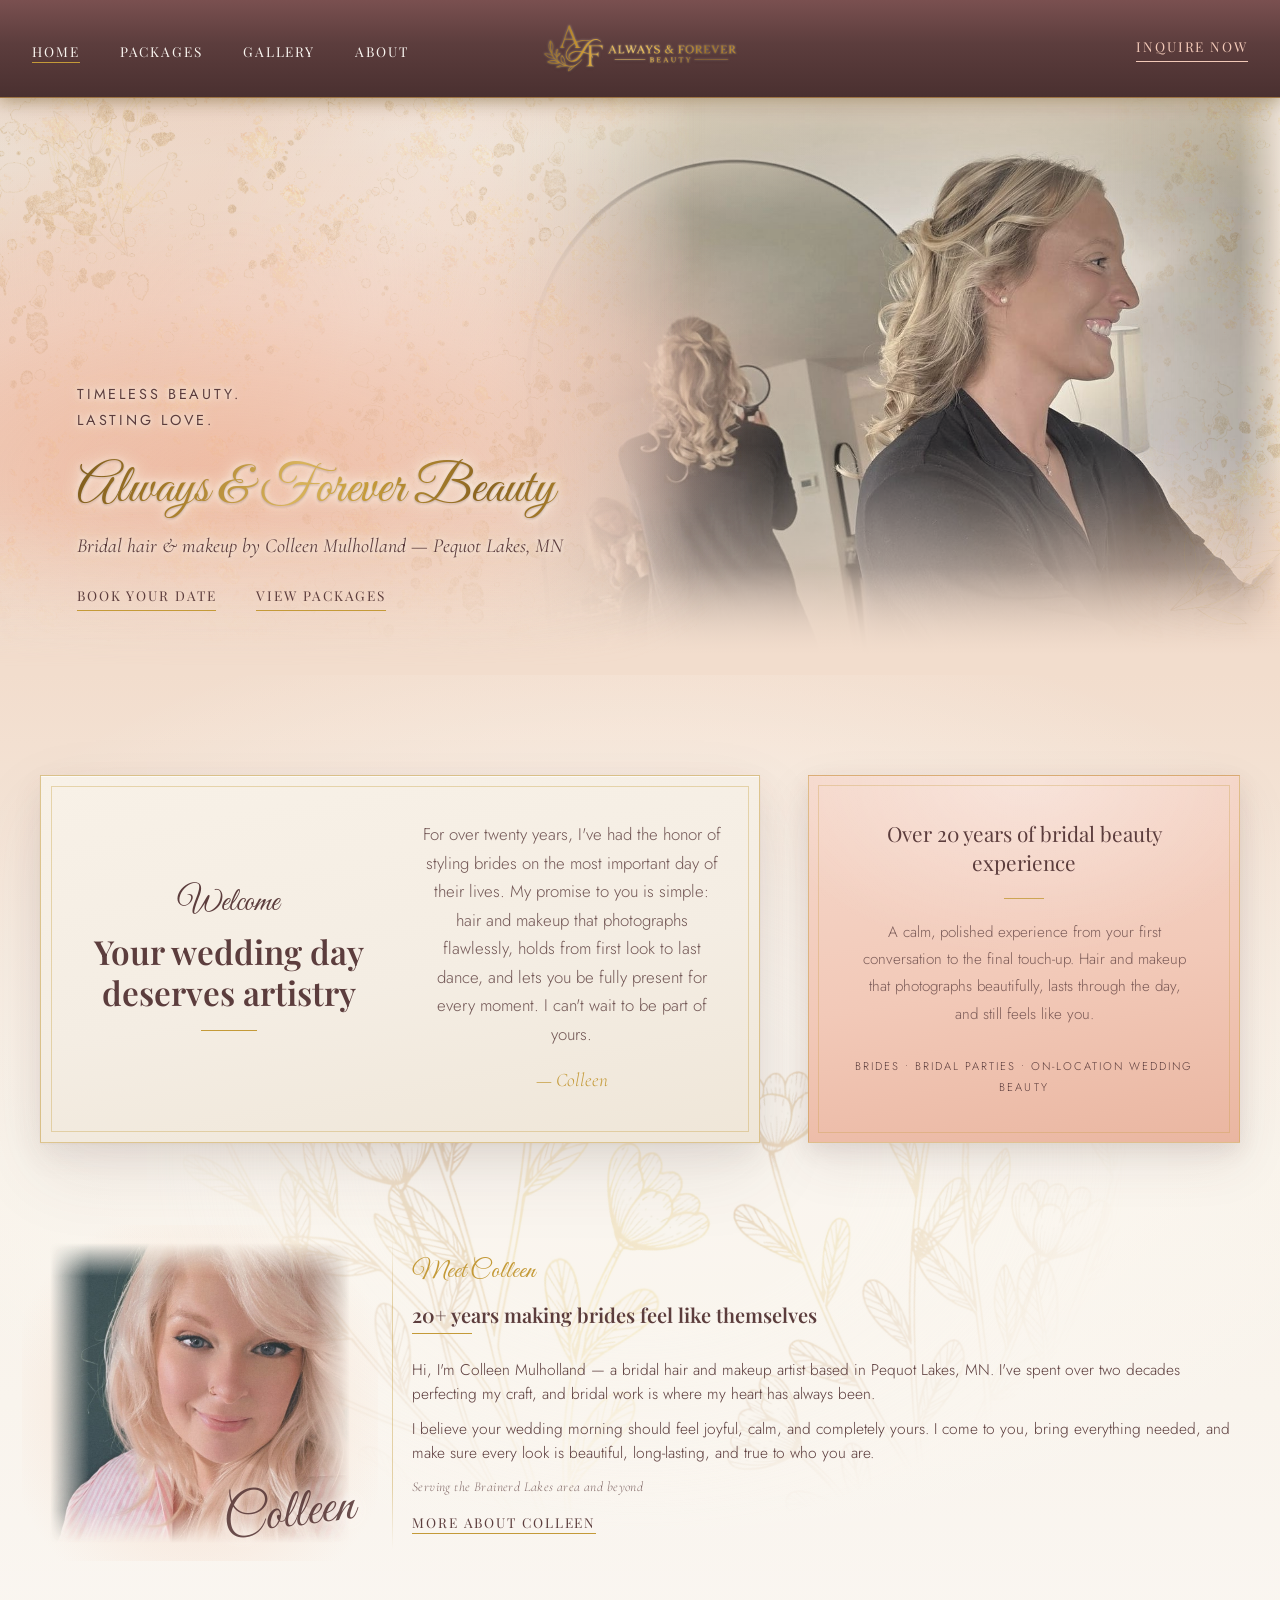
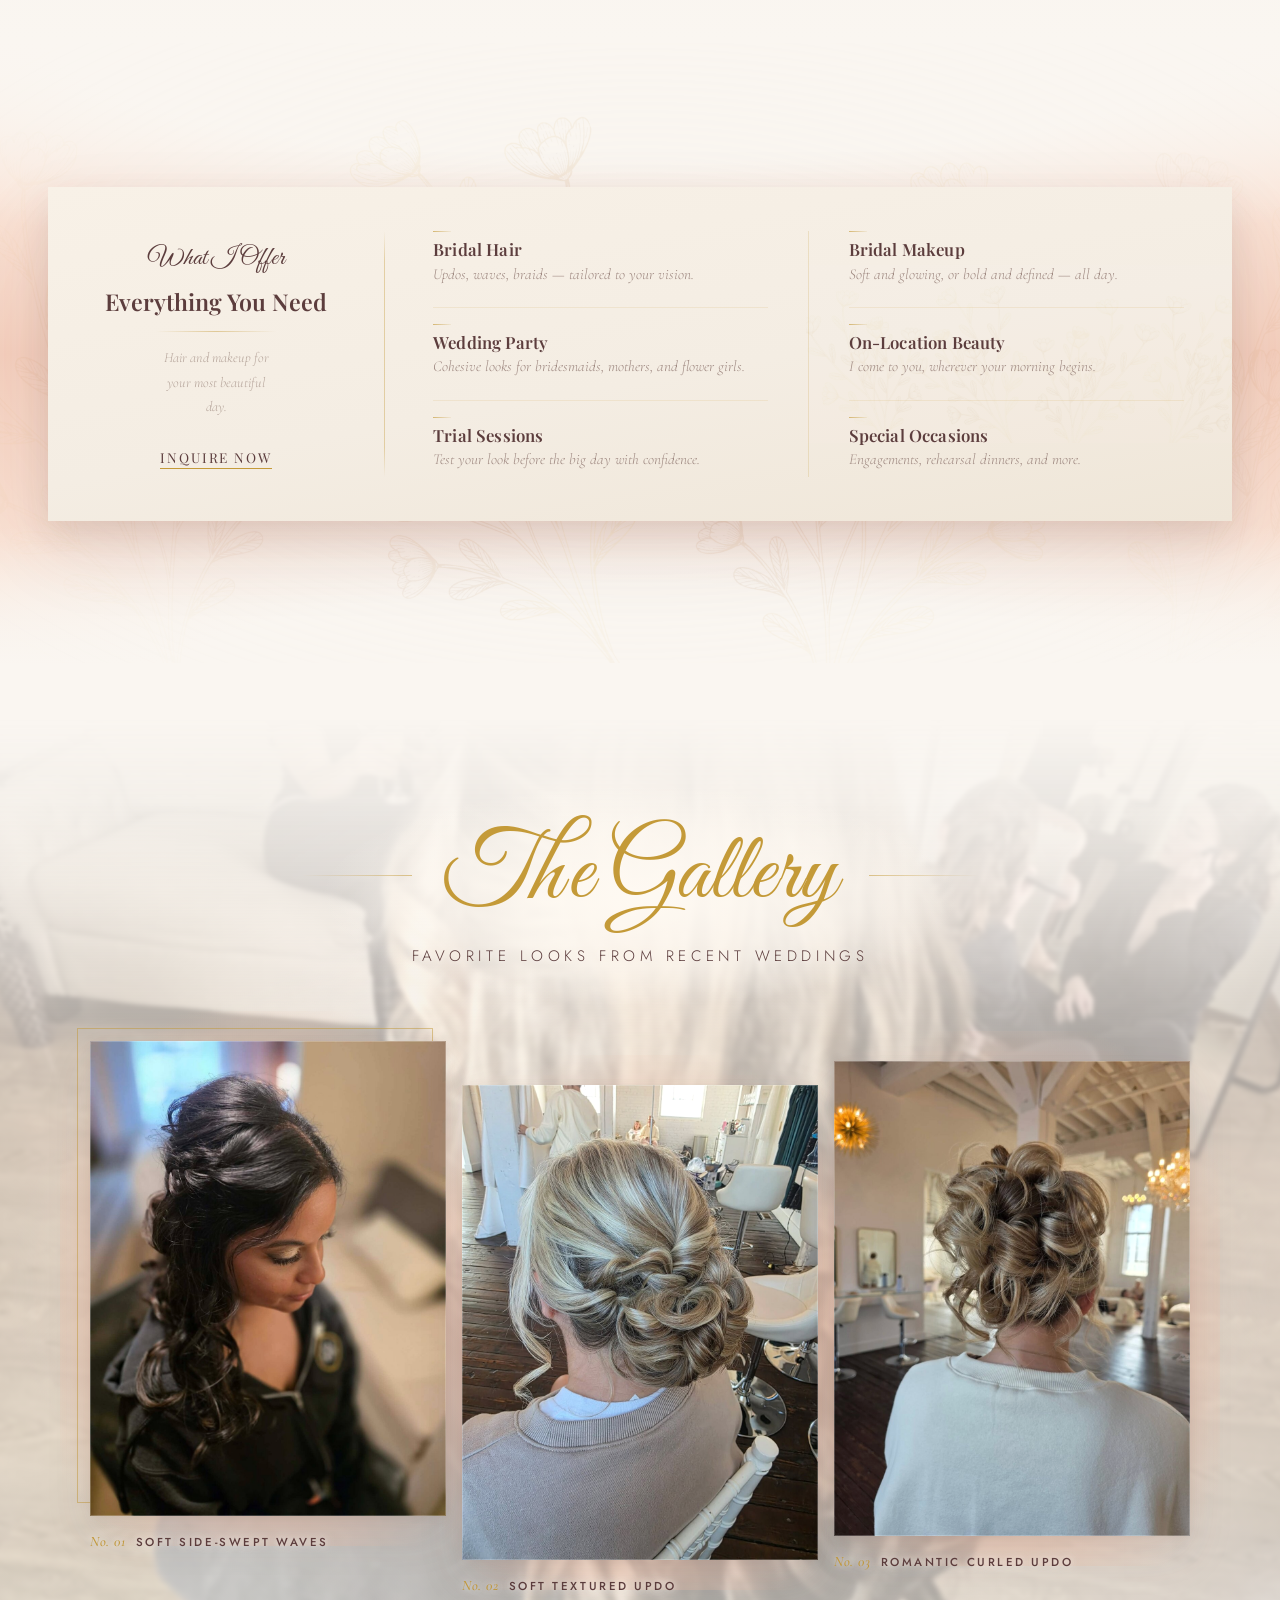
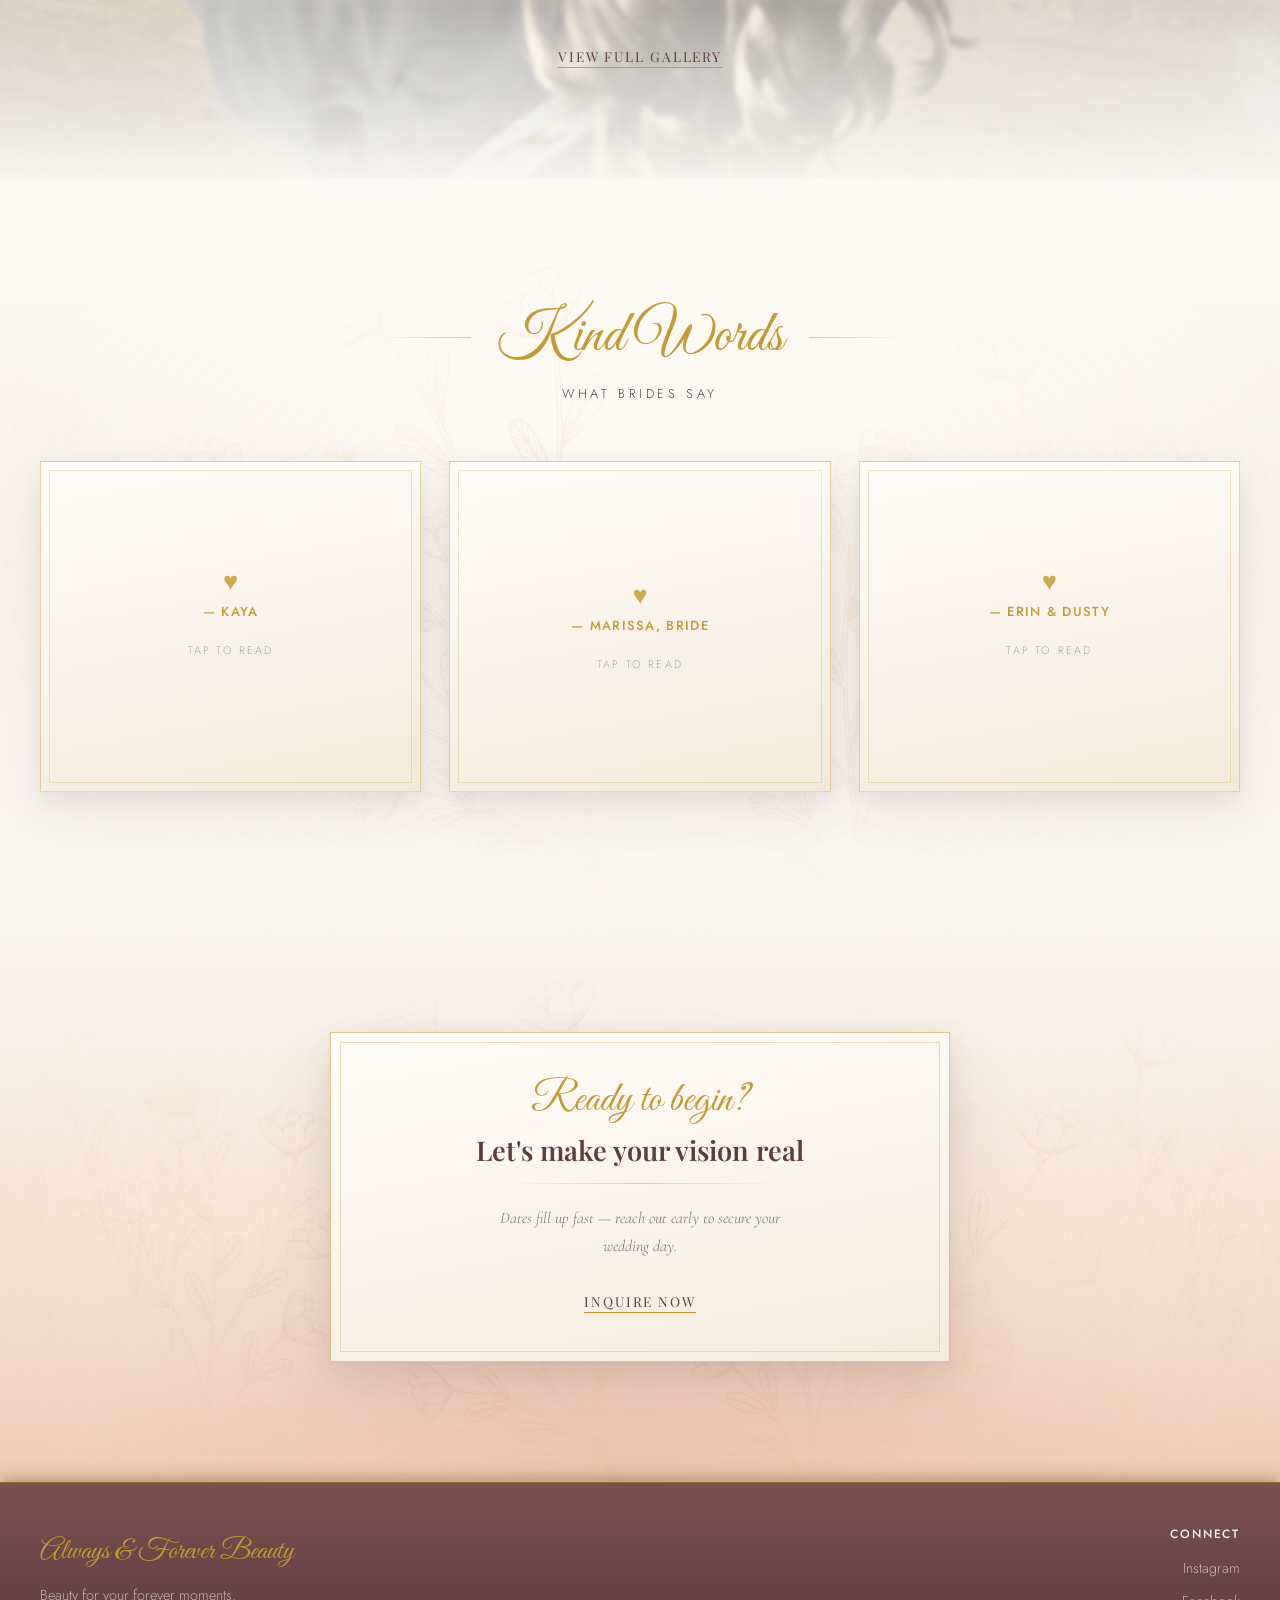
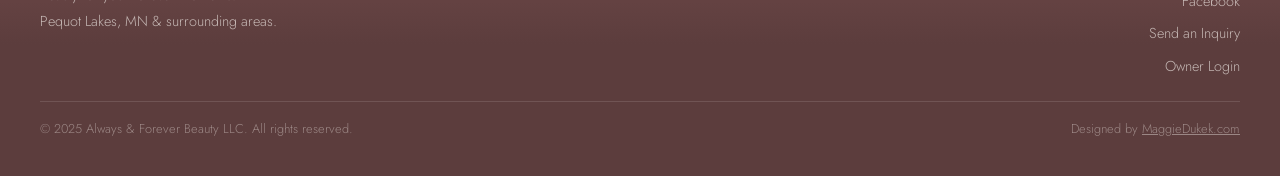
==== commit a9b229cf: "Dashboard: move Gallery/Contracts to header buttons, add Active Contracts panel; widen homepage gall" ====
--- a/index.html
+++ b/index.html
@@ -9,6 +9,17 @@
   <link rel="icon" type="image/png" sizes="16x16" href="images/favicon-16x16.png" />
   <link rel="apple-touch-icon" sizes="180x180" href="images/apple-touch-icon.png" />
   <meta name="description" content="Timeless bridal hair and makeup by Colleen Mulholland. Serving brides in Pequot Lakes, MN and surrounding areas." />
+  <link rel="canonical" href="https://alwaysforeverbeauty.com/" />
+  <meta property="og:type" content="website" />
+  <meta property="og:site_name" content="Always &amp; Forever Beauty" />
+  <meta property="og:title" content="Always & Forever Beauty | Bridal Hair & Makeup — Pequot Lakes, MN" />
+  <meta property="og:description" content="Timeless bridal hair and makeup by Colleen Mulholland. Serving brides in Pequot Lakes, MN and surrounding areas." />
+  <meta property="og:url" content="https://alwaysforeverbeauty.com/" />
+  <meta property="og:image" content="https://alwaysforeverbeauty.com/images/hero.jpg" />
+  <meta name="twitter:card" content="summary_large_image" />
+  <meta name="twitter:title" content="Always & Forever Beauty | Bridal Hair & Makeup — Pequot Lakes, MN" />
+  <meta name="twitter:description" content="Timeless bridal hair and makeup by Colleen Mulholland. Serving brides in Pequot Lakes, MN and surrounding areas." />
+  <meta name="twitter:image" content="https://alwaysforeverbeauty.com/images/hero.jpg" />
   <link rel="stylesheet" href="styles.css" />
   <style>
     /* ---- Hero ---- */
@@ -974,7 +985,7 @@
     /* Rotating spread — slides stack in the same grid cell and crossfade */
     .gallery-editorial {
       display: grid;
-      max-width: 980px;
+      max-width: 1140px;
       margin: 0 auto;
     }
 
@@ -1299,6 +1310,32 @@
       .gallery-preview-footer { margin-top: 2.5rem; }
     }
   </style>
+  <script type="application/ld+json">
+  {
+    "@context": "https://schema.org",
+    "@type": "HealthAndBeautyBusiness",
+    "name": "Always & Forever Beauty",
+    "image": "https://alwaysforeverbeauty.com/images/hero.jpg",
+    "url": "https://alwaysforeverbeauty.com/",
+    "telephone": "+1-218-838-2776",
+    "priceRange": "$$",
+    "description": "Traveling bridal hair and makeup by Colleen Mulholland, serving brides in Pequot Lakes, the Brainerd Lakes area, and across Minnesota.",
+    "address": { "@type": "PostalAddress", "addressLocality": "Pequot Lakes", "addressRegion": "MN", "addressCountry": "US" },
+    "geo": { "@type": "GeoCoordinates", "latitude": 46.6027, "longitude": -94.3094 },
+    "areaServed": ["Pequot Lakes MN","Brainerd MN","Nisswa MN","Crosslake MN","Minnesota"],
+    "founder": { "@type": "Person", "name": "Colleen Mulholland" },
+    "sameAs": [
+      "https://www.instagram.com/always.forever.beauty_hmua",
+      "https://www.facebook.com/share/1B8esVaDLR/",
+      "https://www.tiktok.com/@always.forever.beauty"
+    ],
+    "makesOffer": [
+      { "@type": "Offer", "itemOffered": { "@type": "Service", "name": "Bridal Hair" } },
+      { "@type": "Offer", "itemOffered": { "@type": "Service", "name": "Bridal Makeup" } },
+      { "@type": "Offer", "itemOffered": { "@type": "Service", "name": "Bridesmaid Hair and Makeup" } }
+    ]
+  }
+  </script>
 </head>
 <body>
 
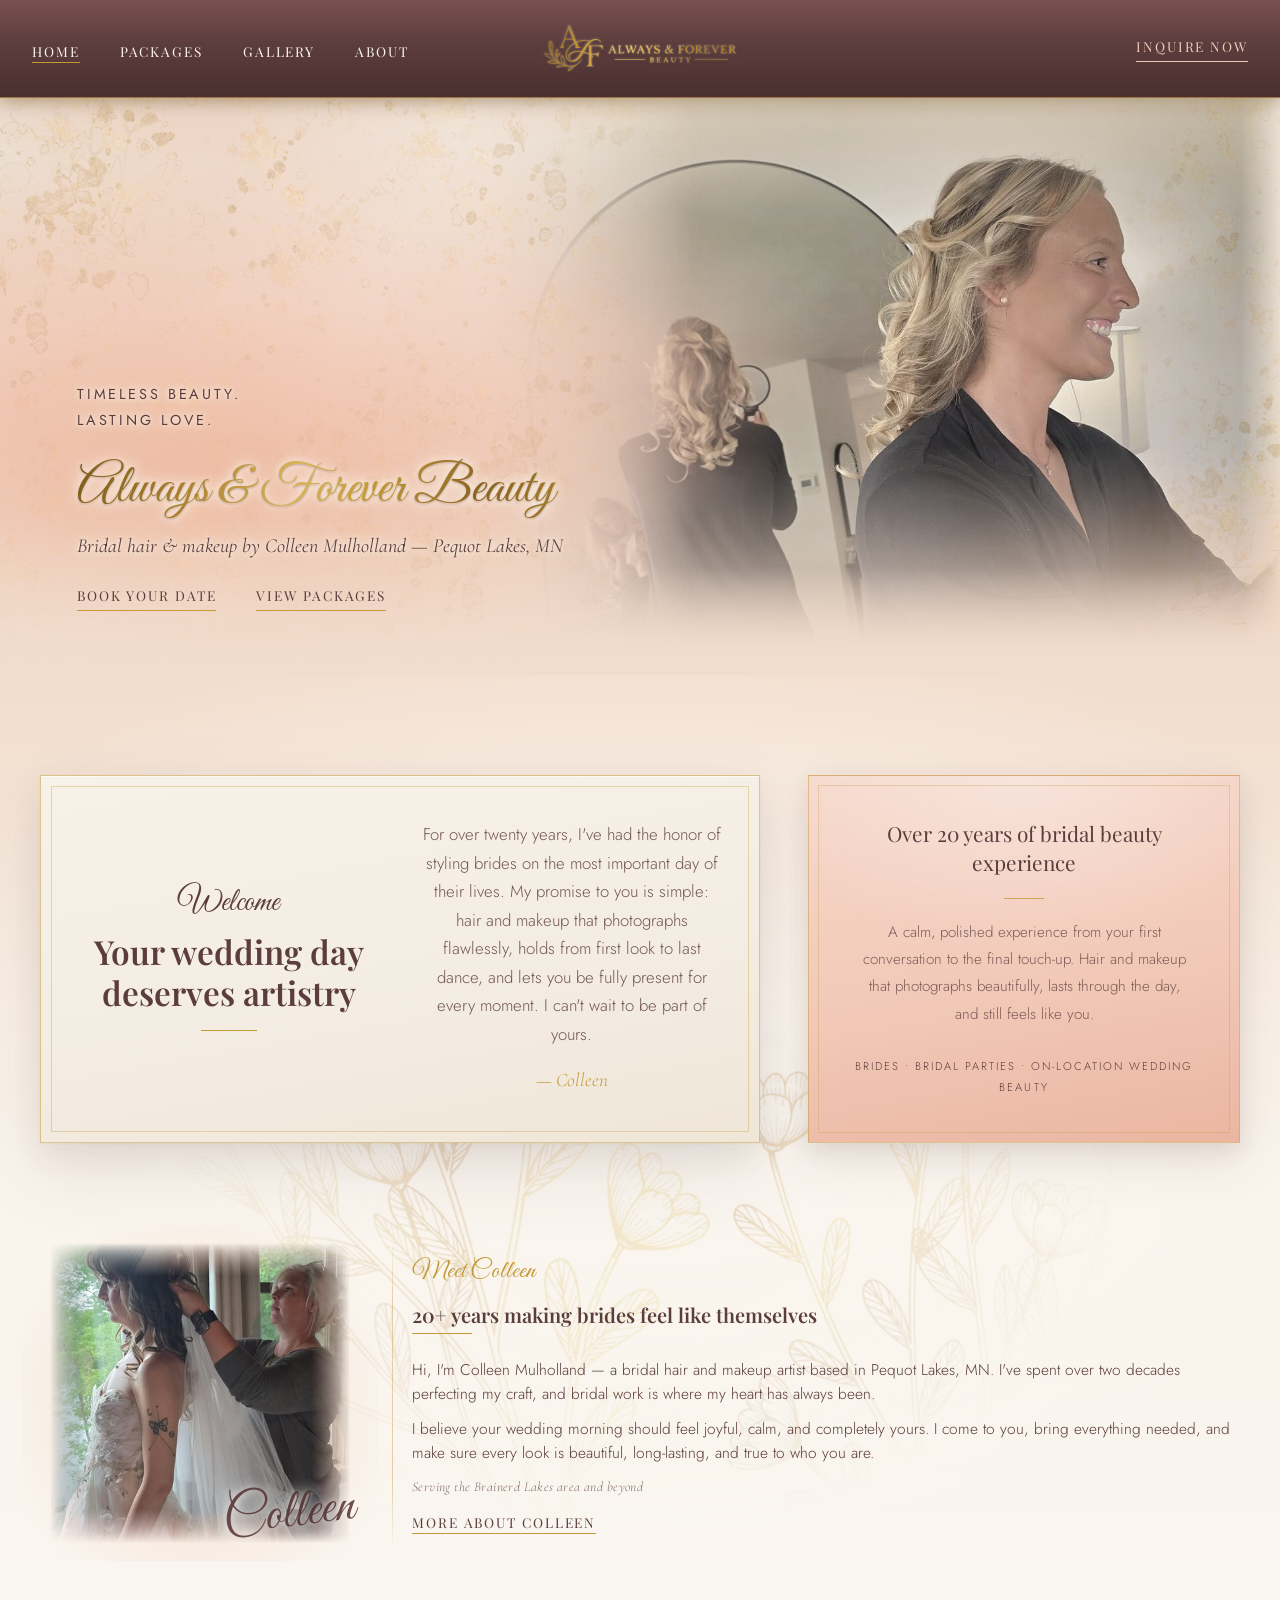
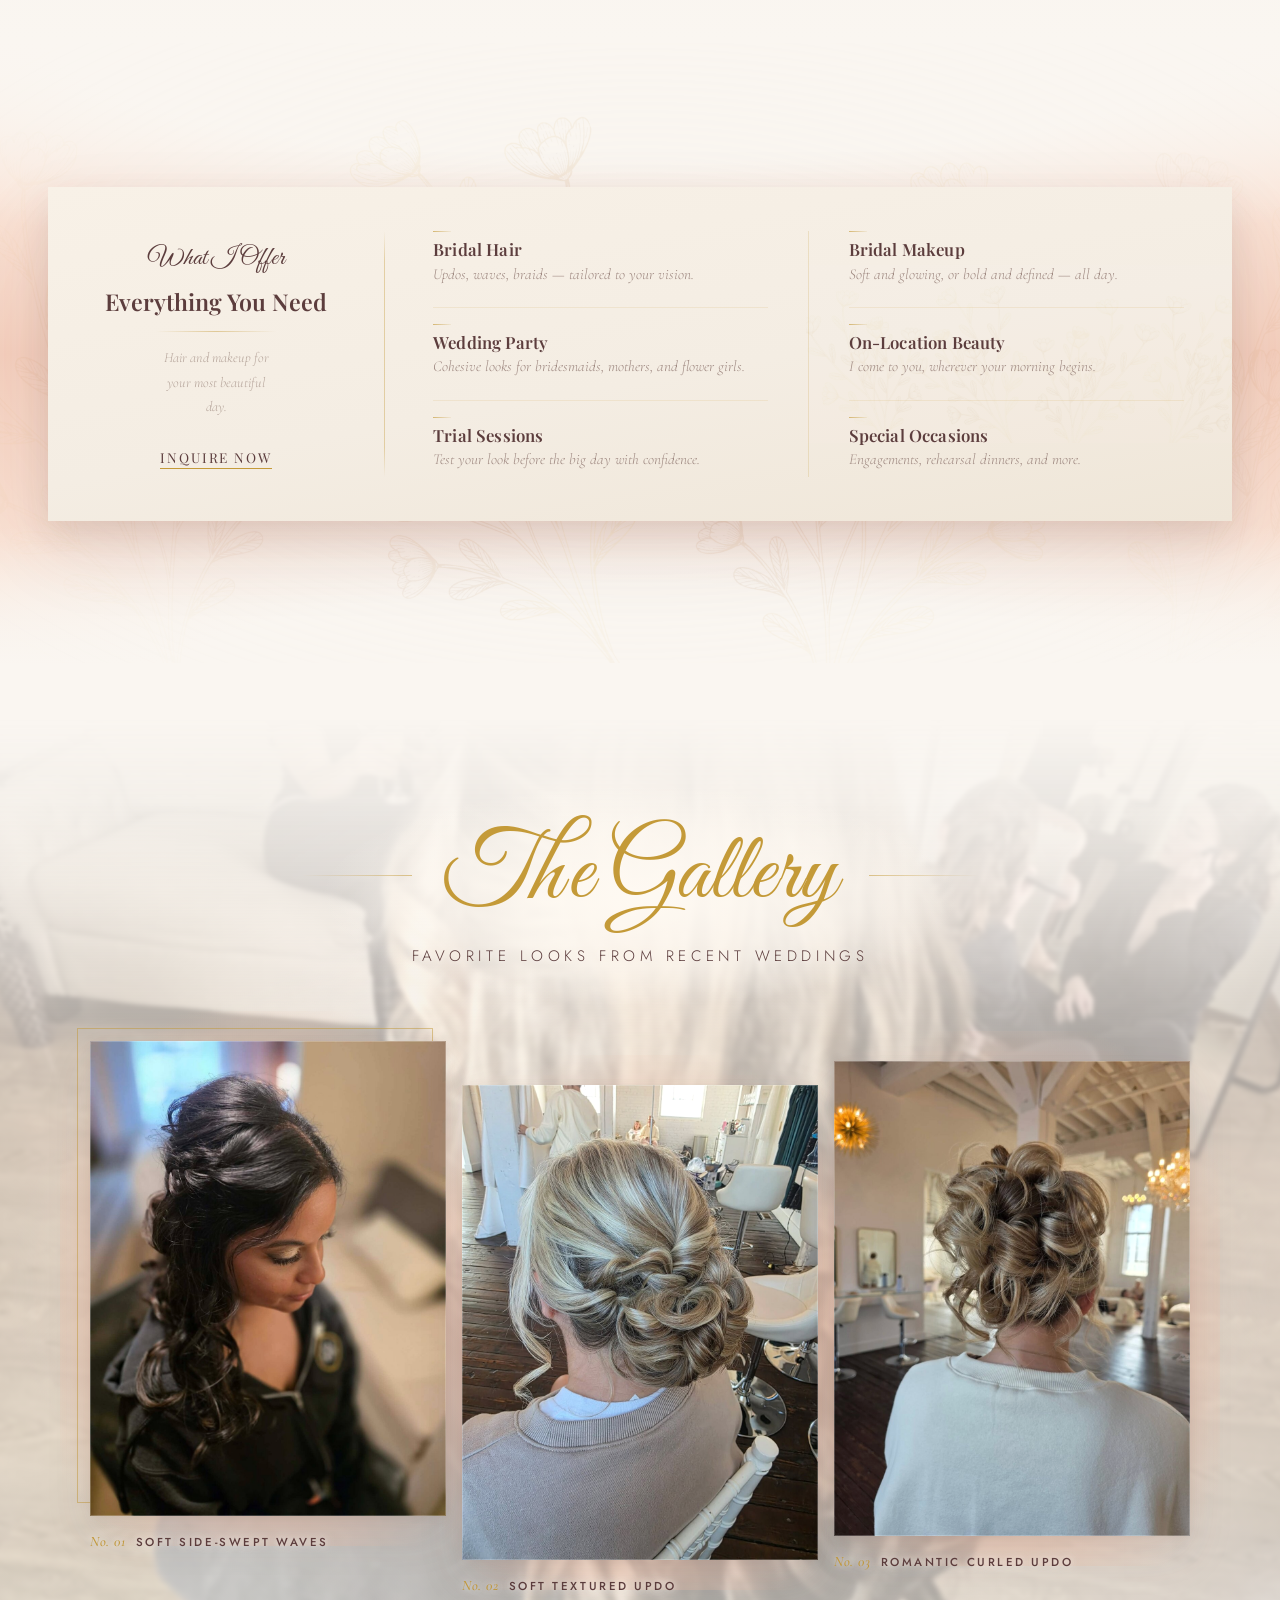
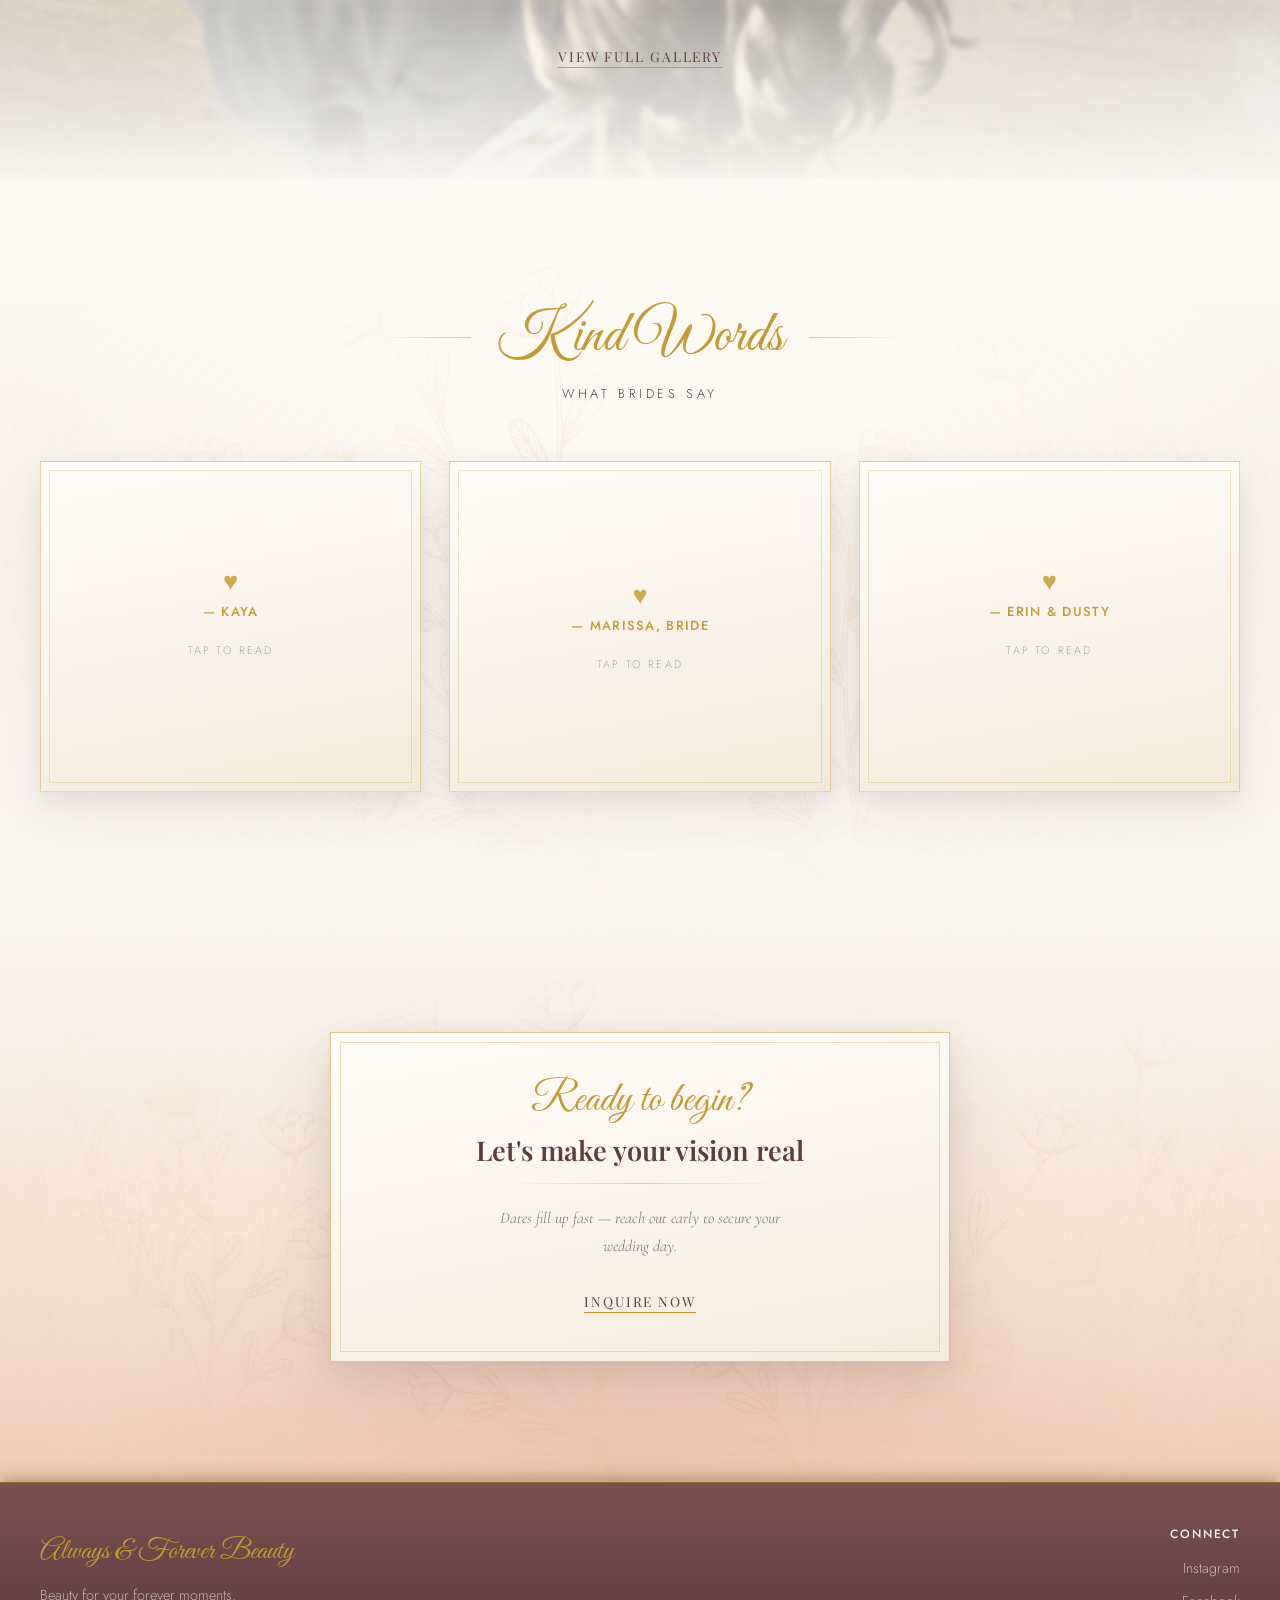
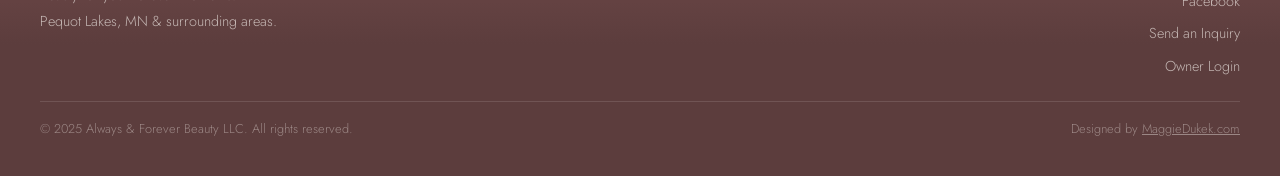
==== commit 2b87844e: "Add about-photo crossfade; package picker on inquiry form; packages page polish - index.html + about" ====
--- a/index.html
+++ b/index.html
@@ -811,6 +811,8 @@
     }
 
     .about-photo-clip img {
+      position: absolute;
+      inset: 0;
       width: 100%; height: 100%;
       object-fit: cover;
       display: block;
@@ -823,6 +825,22 @@
         linear-gradient(to right, transparent 0%, #000 13%, #000 87%, transparent 100%),
         linear-gradient(to bottom, transparent 0%, #000 11%, #000 89%, transparent 100%);
       mask-composite: intersect;
+    }
+
+    /* Crossfade between the two portraits — the top one fades out to reveal
+       the one beneath (which stays fully opaque), then fades back */
+    .about-photo-clip img:last-child {
+      animation: aboutCrossfade 12s ease-in-out infinite;
+    }
+
+    @keyframes aboutCrossfade {
+      0%, 42%  { opacity: 1; }
+      50%, 92% { opacity: 0; }
+      100%     { opacity: 1; }
+    }
+
+    @media (prefers-reduced-motion: reduce) {
+      .about-photo-clip img:last-child { animation: none; }
     }
 
     /* Subtle gold accent line left of text block */
@@ -1414,6 +1432,7 @@
           <div class="about-photo-frame">
             <div class="about-photo-clip">
               <img src="images/colleen.jpg" alt="Colleen Mulholland" />
+              <img src="images/723406330_2310427992698296_8935159144137868163_n.jpg" alt="Colleen placing a veil on a bride" style="object-position: center 15%;" />
             </div>
             <span class="about-editorial-script">Colleen</span>
           </div>
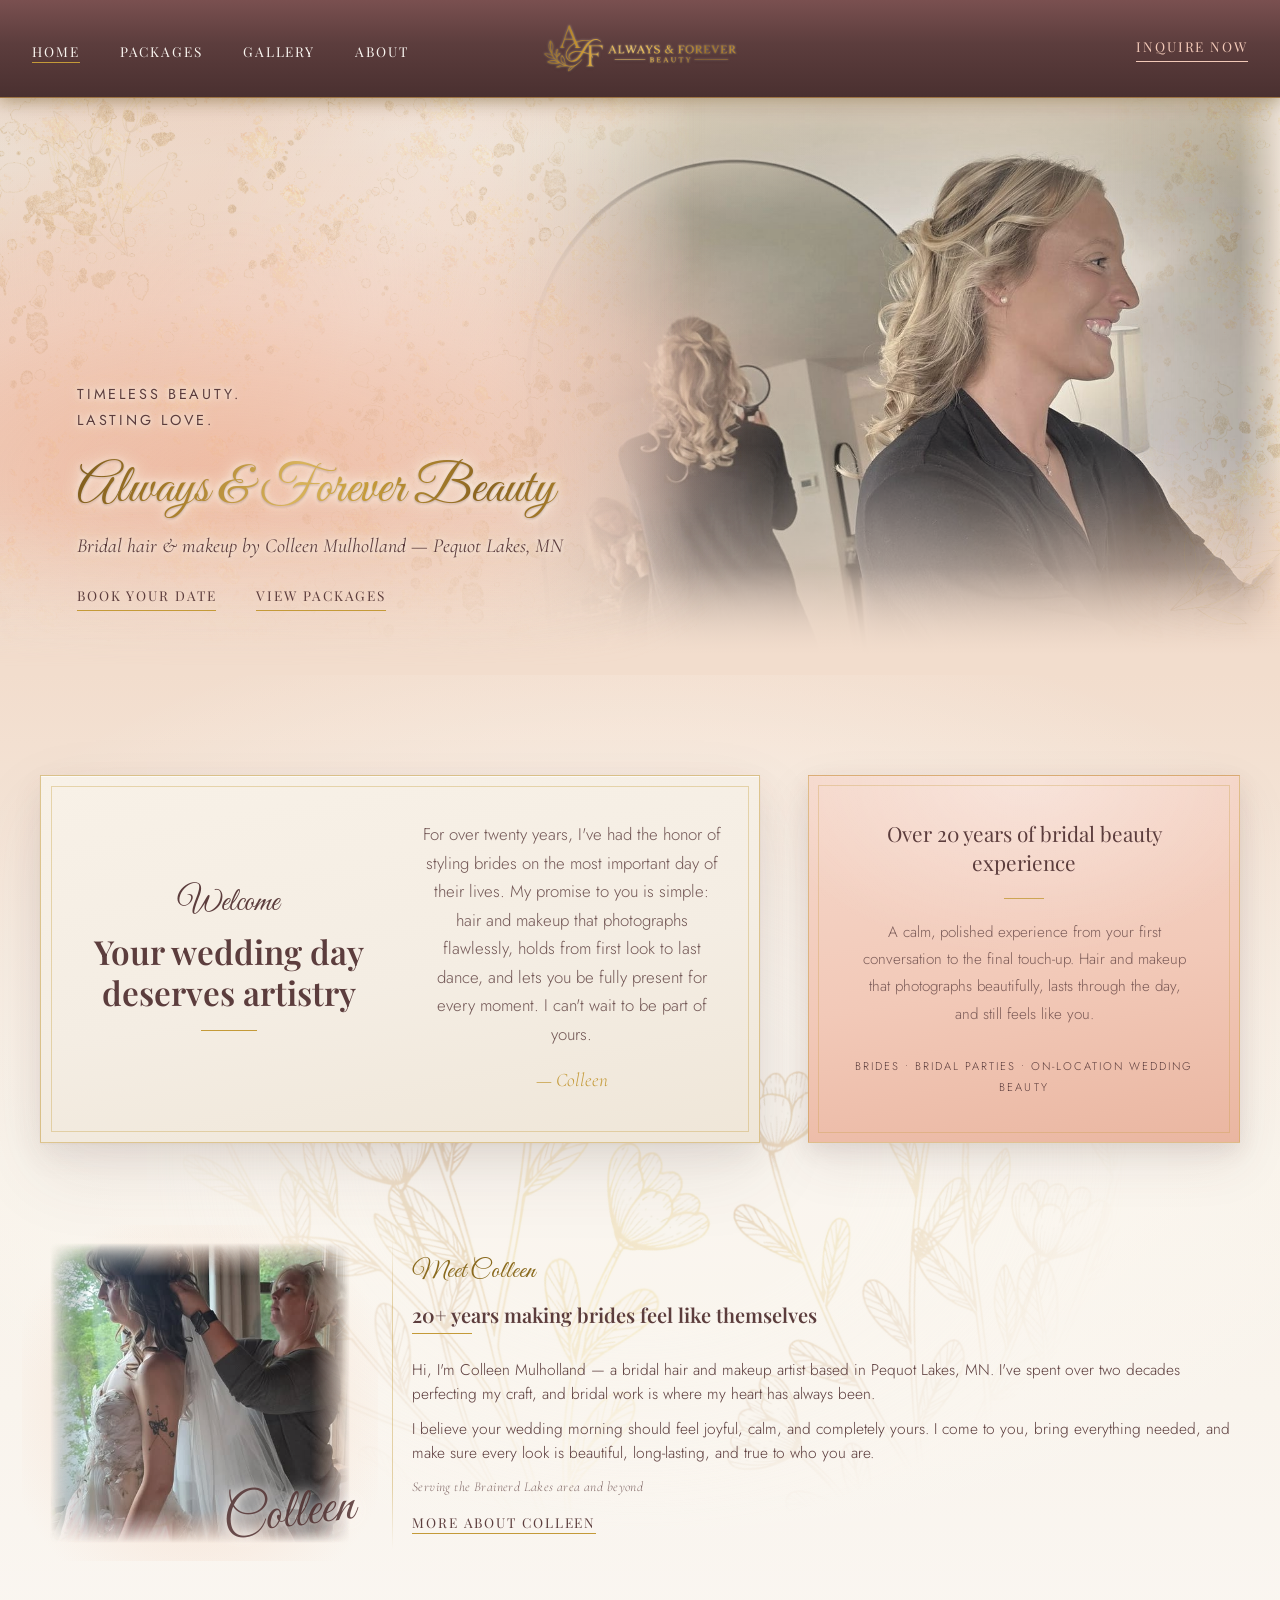
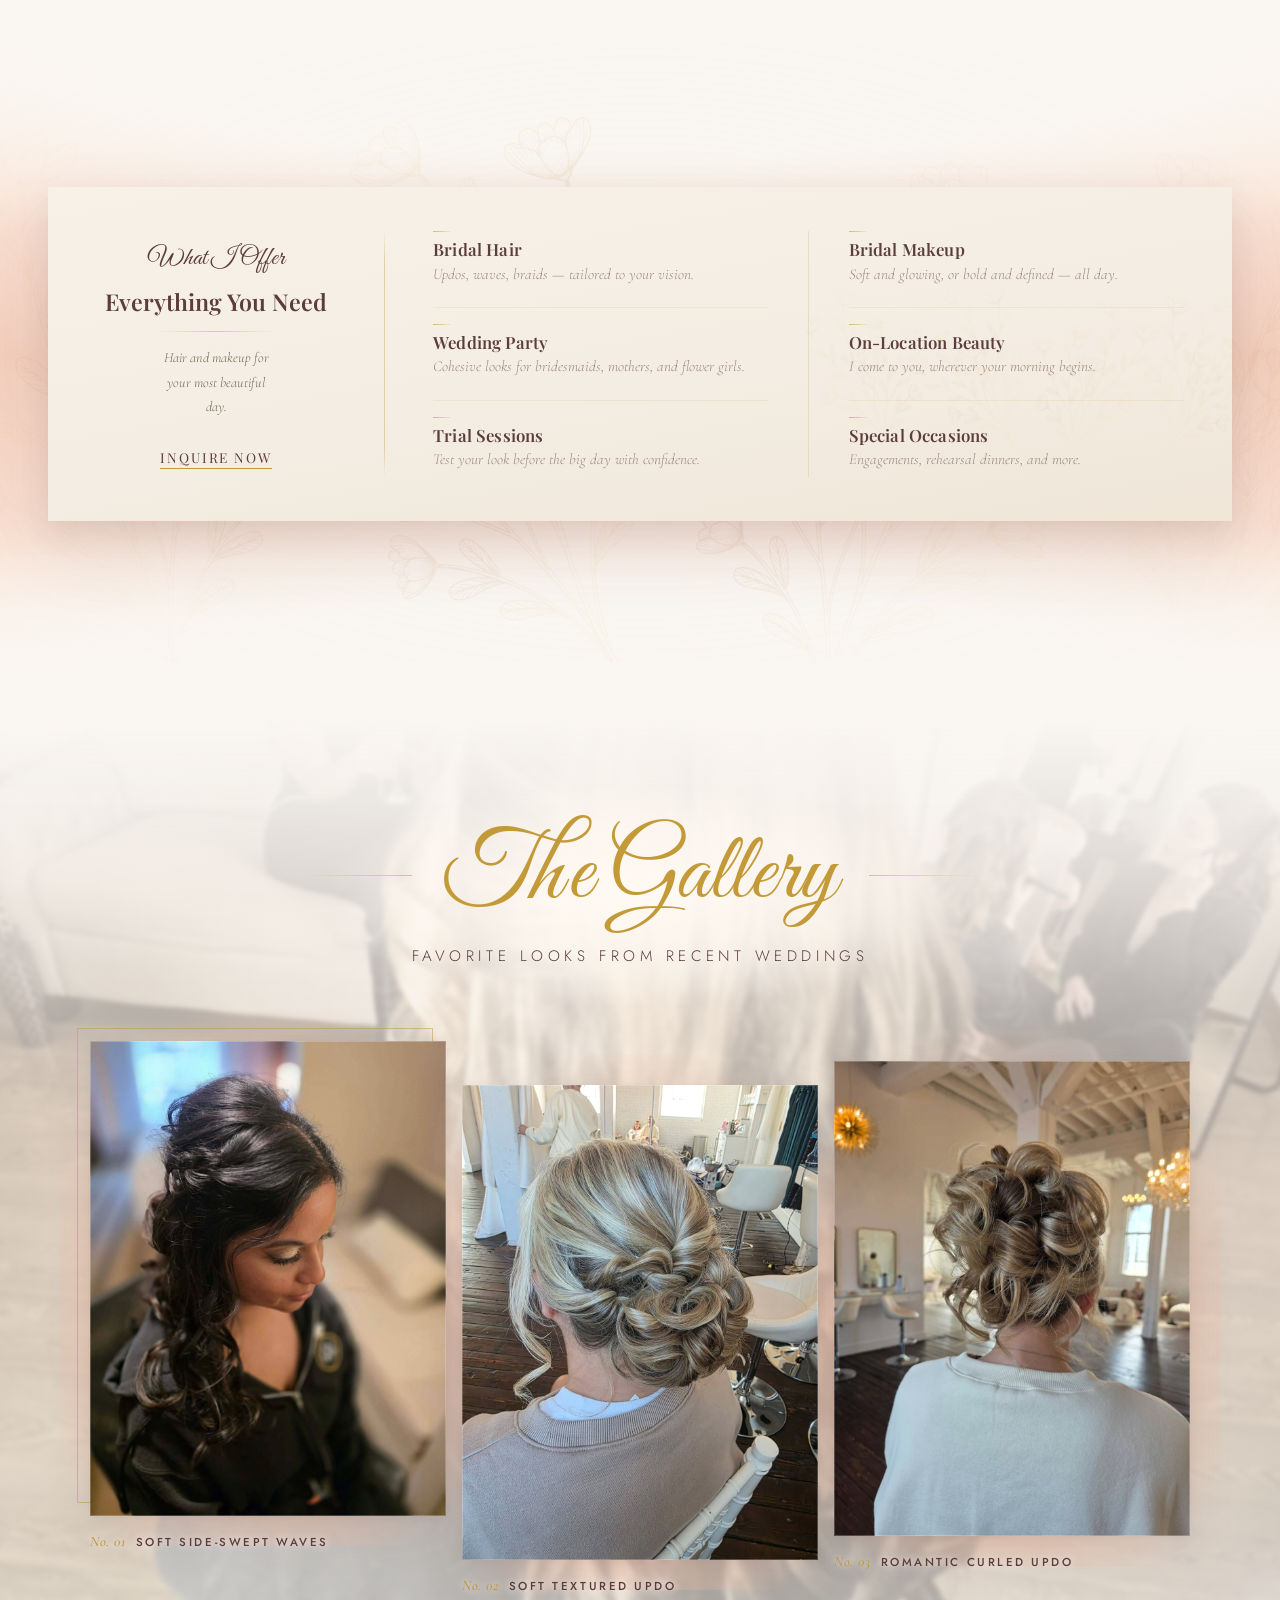
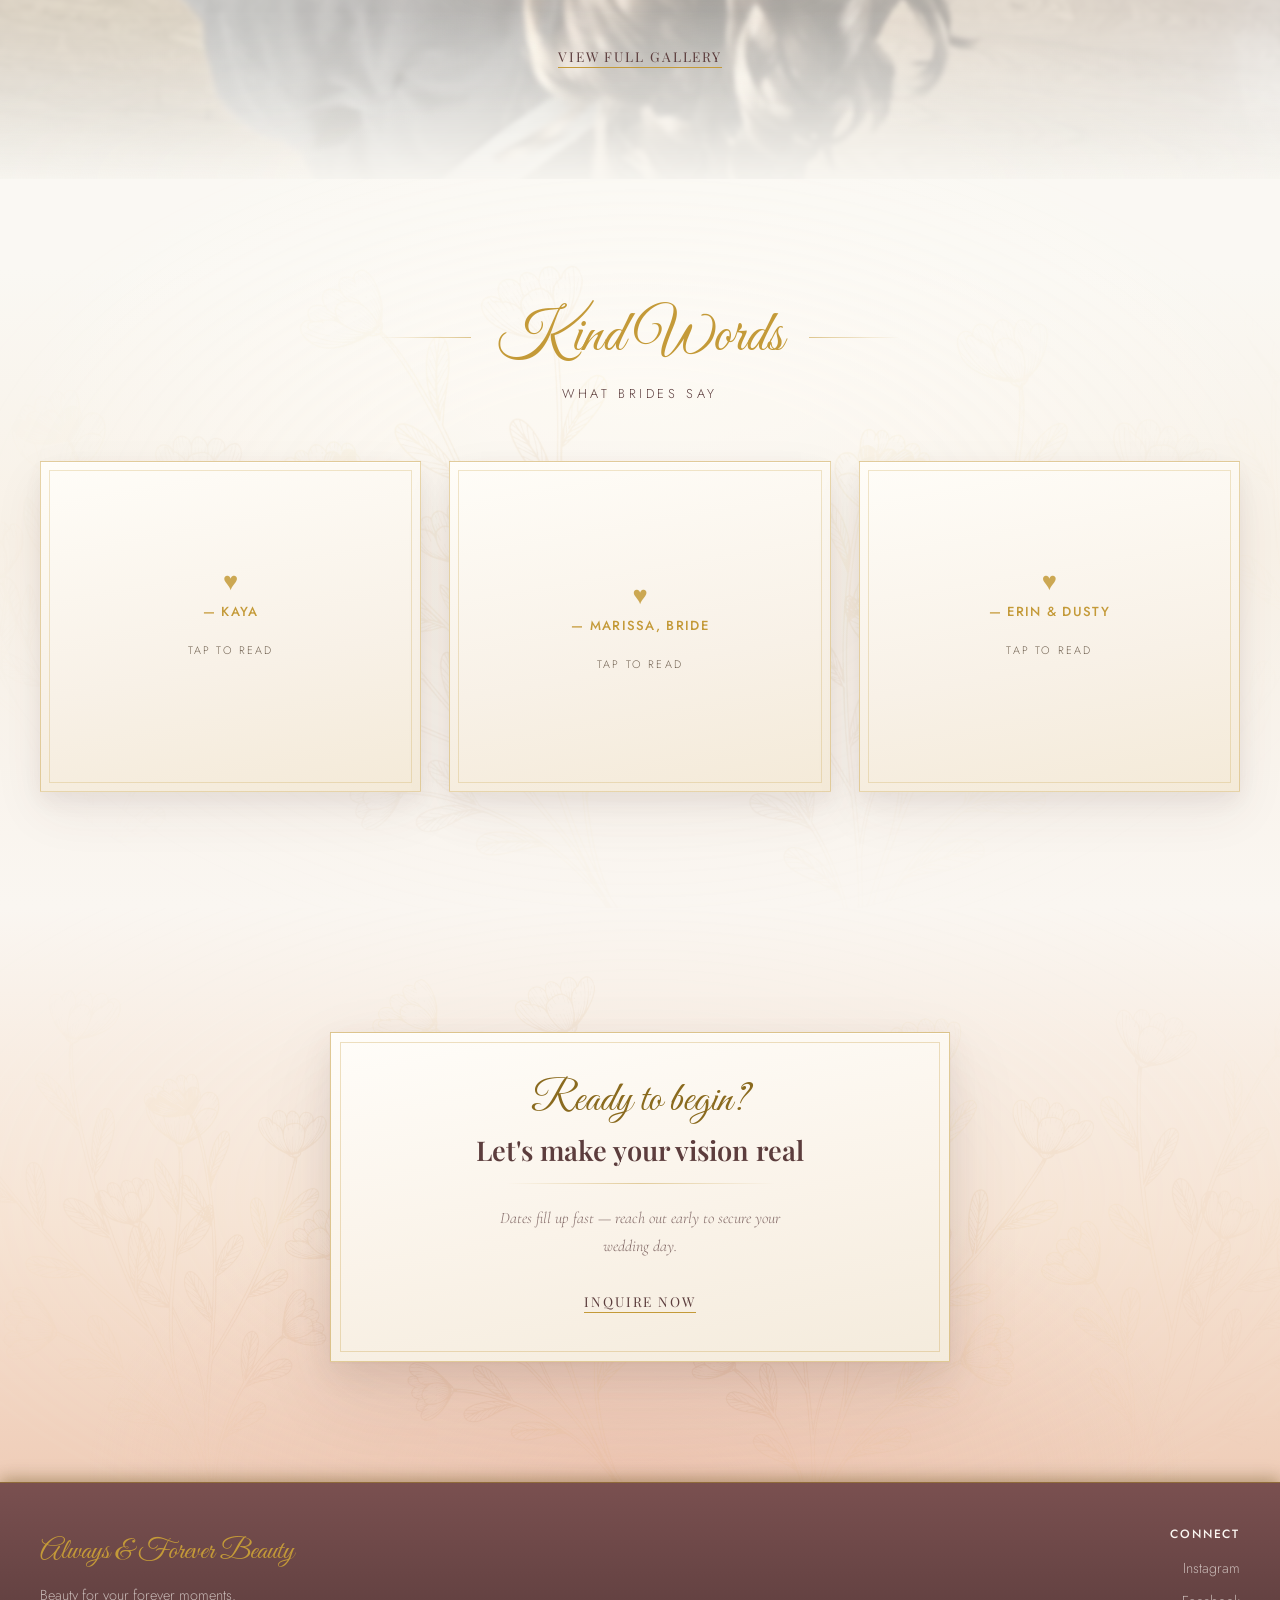
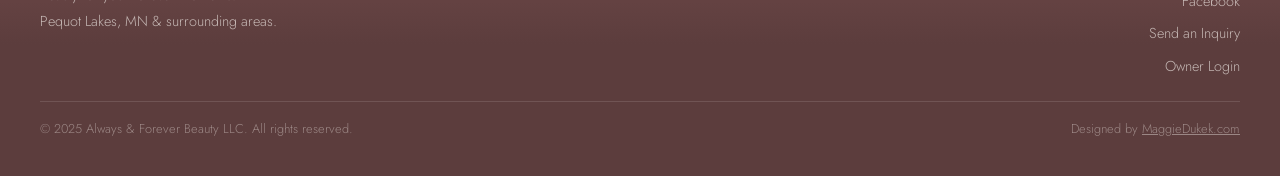
==== commit c93dbbb5: "Update site content and styling across pages Co-Authored-By: Claude Opus 4.8 <noreply@anthropic.com>" ====
--- a/index.html
+++ b/index.html
@@ -1356,6 +1356,7 @@
   </script>
 </head>
 <body>
+  <a class="skip-link" href="#maincontent">Skip to content</a>
 
   <!-- Navigation -->
   <nav class="nav" id="mainNav">
@@ -1376,6 +1377,7 @@
       <span></span><span></span><span></span>
     </button>
   </nav>
+  <a id="maincontent" tabindex="-1"></a>
 
   <!-- Hero -->
   <section class="hero">
@@ -1704,25 +1706,4 @@
 
     // Gallery — rotate slides every 10 seconds
     const slides = document.querySelectorAll('.gallery-slide');
-    if (slides.length > 1) {
-      let current = 0;
-      setInterval(() => {
-        slides[current].classList.remove('active');
-        current = (current + 1) % slides.length;
-        slides[current].classList.add('active');
-      }, 10000);
-    }
-
-    // Testimonials — tap/click (or Enter/Space) to flip a card on mobile & tablet
-    document.querySelectorAll('.testimonial-quote').forEach(card => {
-      card.addEventListener('click', () => card.classList.toggle('flipped'));
-      card.addEventListener('keydown', e => {
-        if (e.key === 'Enter' || e.key === ' ') {
-          e.preventDefault();
-          card.classList.toggle('flipped');
-        }
-      });
-    });
-  </script>
-</body>
-</html>
+    i
--- a/styles.css
+++ b/styles.css
@@ -10,7 +10,9 @@
   --cream:       #FAF6F1;
   --peach:       #F2C9B8;
   --gold:        #C49A38;
-  --taupe:       #B5A49A;
+  --gold-deep:   #8A6A1E;   /* accessible gold for text on light backgrounds (WCAG AA) */
+  --gold-btn:    #7E5C1C;   /* accessible gold for solid buttons with white text (WCAG AA) */
+  --taupe:       #766757;   /* darkened from #B5A49A so body/sub text meets WCAG AA on all section backgrounds */
   --rose:        #5C3D3D;
   --rose-light:  #7a5252;
   --white:       #ffffff;
@@ -39,6 +41,48 @@
 img { max-width: 100%; display: block; }
 a { color: inherit; text-decoration: none; }
 
+/* ---- Accessibility ---- */
+/* Skip-to-content link: hidden until focused by keyboard */
+.skip-link {
+  position: absolute;
+  left: 50%;
+  top: -60px;
+  transform: translateX(-50%);
+  z-index: 1000;
+  background: var(--rose);
+  color: var(--white);
+  padding: 0.65rem 1.4rem;
+  border-radius: 0 0 6px 6px;
+  font-family: var(--font-body);
+  font-size: 0.9rem;
+  letter-spacing: 0.04em;
+  transition: top 0.18s ease;
+}
+.skip-link:focus { top: 0; outline: 3px solid var(--gold); outline-offset: 2px; }
+
+/* Visible keyboard focus indicator for all interactive elements */
+a:focus-visible,
+button:focus-visible,
+input:focus-visible,
+select:focus-visible,
+textarea:focus-visible,
+[tabindex]:focus-visible {
+  outline: 3px solid var(--rose);
+  outline-offset: 2px;
+  border-radius: 2px;
+}
+
+/* Respect users who prefer reduced motion */
+@media (prefers-reduced-motion: reduce) {
+  html { scroll-behavior: auto; }
+  *, *::before, *::after {
+    animation-duration: 0.01ms !important;
+    animation-iteration-count: 1 !important;
+    transition-duration: 0.01ms !important;
+    scroll-behavior: auto !important;
+  }
+}
+
 /* ---- Typography ---- */
 h1, h2, h3, h4 {
   font-family: var(--font-heading);
@@ -55,7 +99,7 @@
 .script {
   font-family: var(--font-script);
   font-weight: 400;
-  color: var(--gold);
+  color: var(--gold-deep);
   font-size: 1.4em;
 }
 
@@ -93,7 +137,7 @@
 
 .section-label {
   font-family: var(--font-script);
-  color: var(--gold);
+  color: var(--gold-deep);
   font-size: 1.6rem;
   display: block;
   margin-bottom: 0.5rem;
@@ -135,7 +179,7 @@
 }
 
 .btn-primary {
-  background-color: var(--gold);
+  background-color: var(--gold-btn);
   color: var(--white);
 }
 .btn-primary:hover {
@@ -149,7 +193,7 @@
   color: var(--rose);
 }
 .btn-outline:hover {
-  background-color: var(--gold);
+  background-color: var(--gold-btn);
   color: var(--white);
 }
 
@@ -428,7 +472,7 @@
 }
 
 .hero-link:hover {
-  color: var(--gold);
+  color: var(--gold-deep);
   border-color: var(--rose);
 }
 
@@ -448,7 +492,7 @@
   font-family: var(--font-script);
   font-size: clamp(2.6rem, 6vw, 4.5rem);
   font-weight: 400;
-  color: var(--gold);
+  color: var(--gold-deep);
   line-height: 1.1;
   margin: 0;
 }
@@ -527,7 +571,7 @@
   display: block;
   font-family: var(--font-script);
   font-size: 2.6rem;
-  color: var(--gold);
+  color: var(--gold-deep);
   line-height: 1;
   margin-bottom: 0.75rem;
 }
@@ -670,43 +714,4 @@
   .nav-toggle { display: flex; z-index: 1001; margin-left: auto; gap: 7px; }
   .nav-toggle span { background: var(--cream); width: 30px; height: 2px; }
   /* Hamburger morphs into an X while the menu is open */
-  .nav-links.open ~ .nav-toggle span:nth-child(1) { transform: translateY(9px) rotate(45deg); }
-  .nav-links.open ~ .nav-toggle span:nth-child(2) { opacity: 0; }
-  .nav-links.open ~ .nav-toggle span:nth-child(3) { transform: translateY(-9px) rotate(-45deg); }
-  .nav-menu-cta { display: block; }
-  .nav-menu-cta a { color: var(--peach) !important; border-bottom: 1px solid var(--peach); padding-bottom: 3px; }
-  .nav-menu-cta a::after { display: none; }
-}
-
-@media (max-width: 680px) {
-  /* Compact, centered mobile footer — standard phone layout */
-  .footer { padding: 2.5rem 0 1.75rem; }
-  .footer-inner {
-    flex-direction: column;
-    align-items: center;
-    text-align: center;
-    gap: 1.1rem;
-    margin-bottom: 0.5rem;
-  }
-  .footer-brand .script { font-size: 1.4rem; margin-bottom: 0.25rem; }
-  .footer-brand p { font-size: 0.82rem; max-width: none; margin: 0 auto; }
-  .footer-inner .footer-col:last-child { text-align: center; }
-  .footer-col h4 { margin-bottom: 0.6rem; }
-  /* Links become a centered, wrapping row instead of a tall stacked list */
-  .footer-col ul {
-    display: flex;
-    flex-wrap: wrap;
-    justify-content: center;
-    gap: 0.35rem 1.25rem;
-  }
-  .footer-col ul li { margin-bottom: 0; }
-  .footer-bottom {
-    flex-direction: column;
-    gap: 0.35rem;
-    text-align: center;
-    font-size: 0.72rem;
-    padding-top: 0.85rem;
-    margin-top: 0.4rem;
-  }
-  .section { padding: 4rem 0; }
-}
+  .nav-links.open ~ .nav-toggle span:nth-child(1) { transform: transl
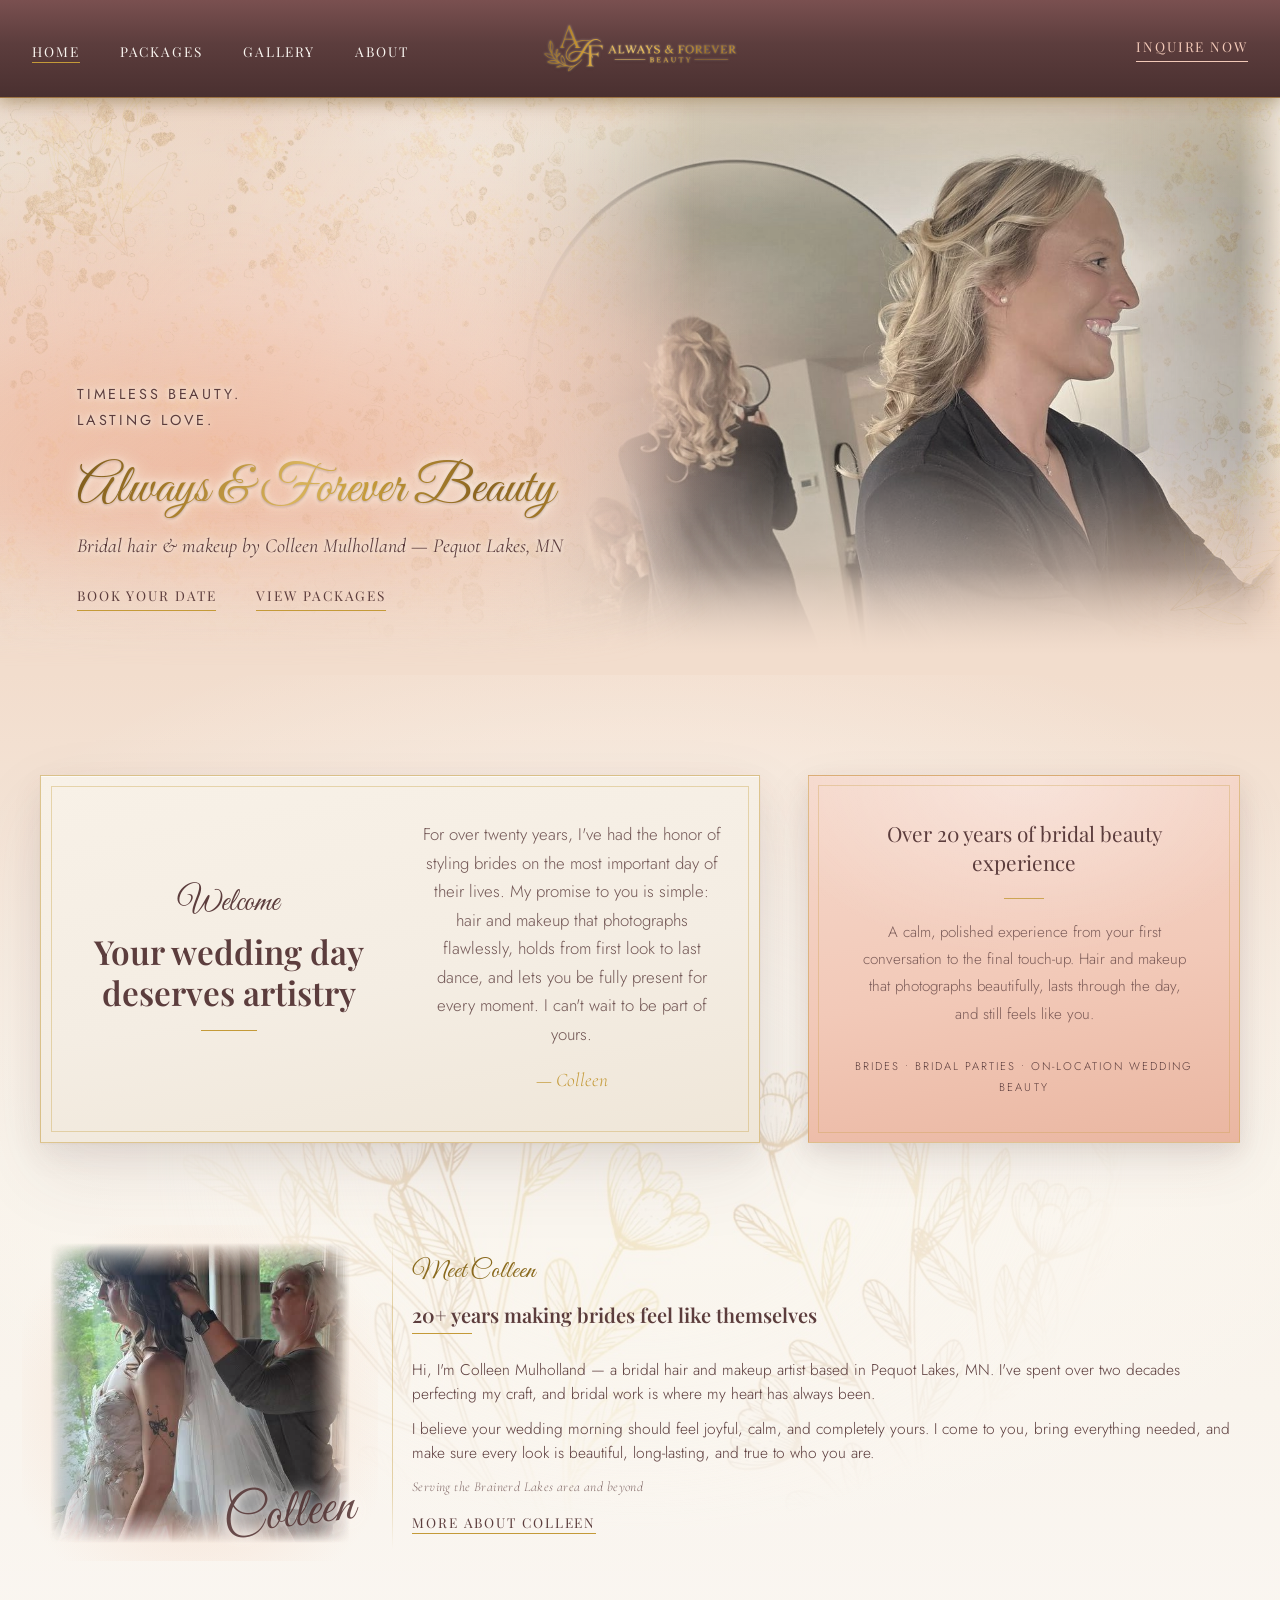
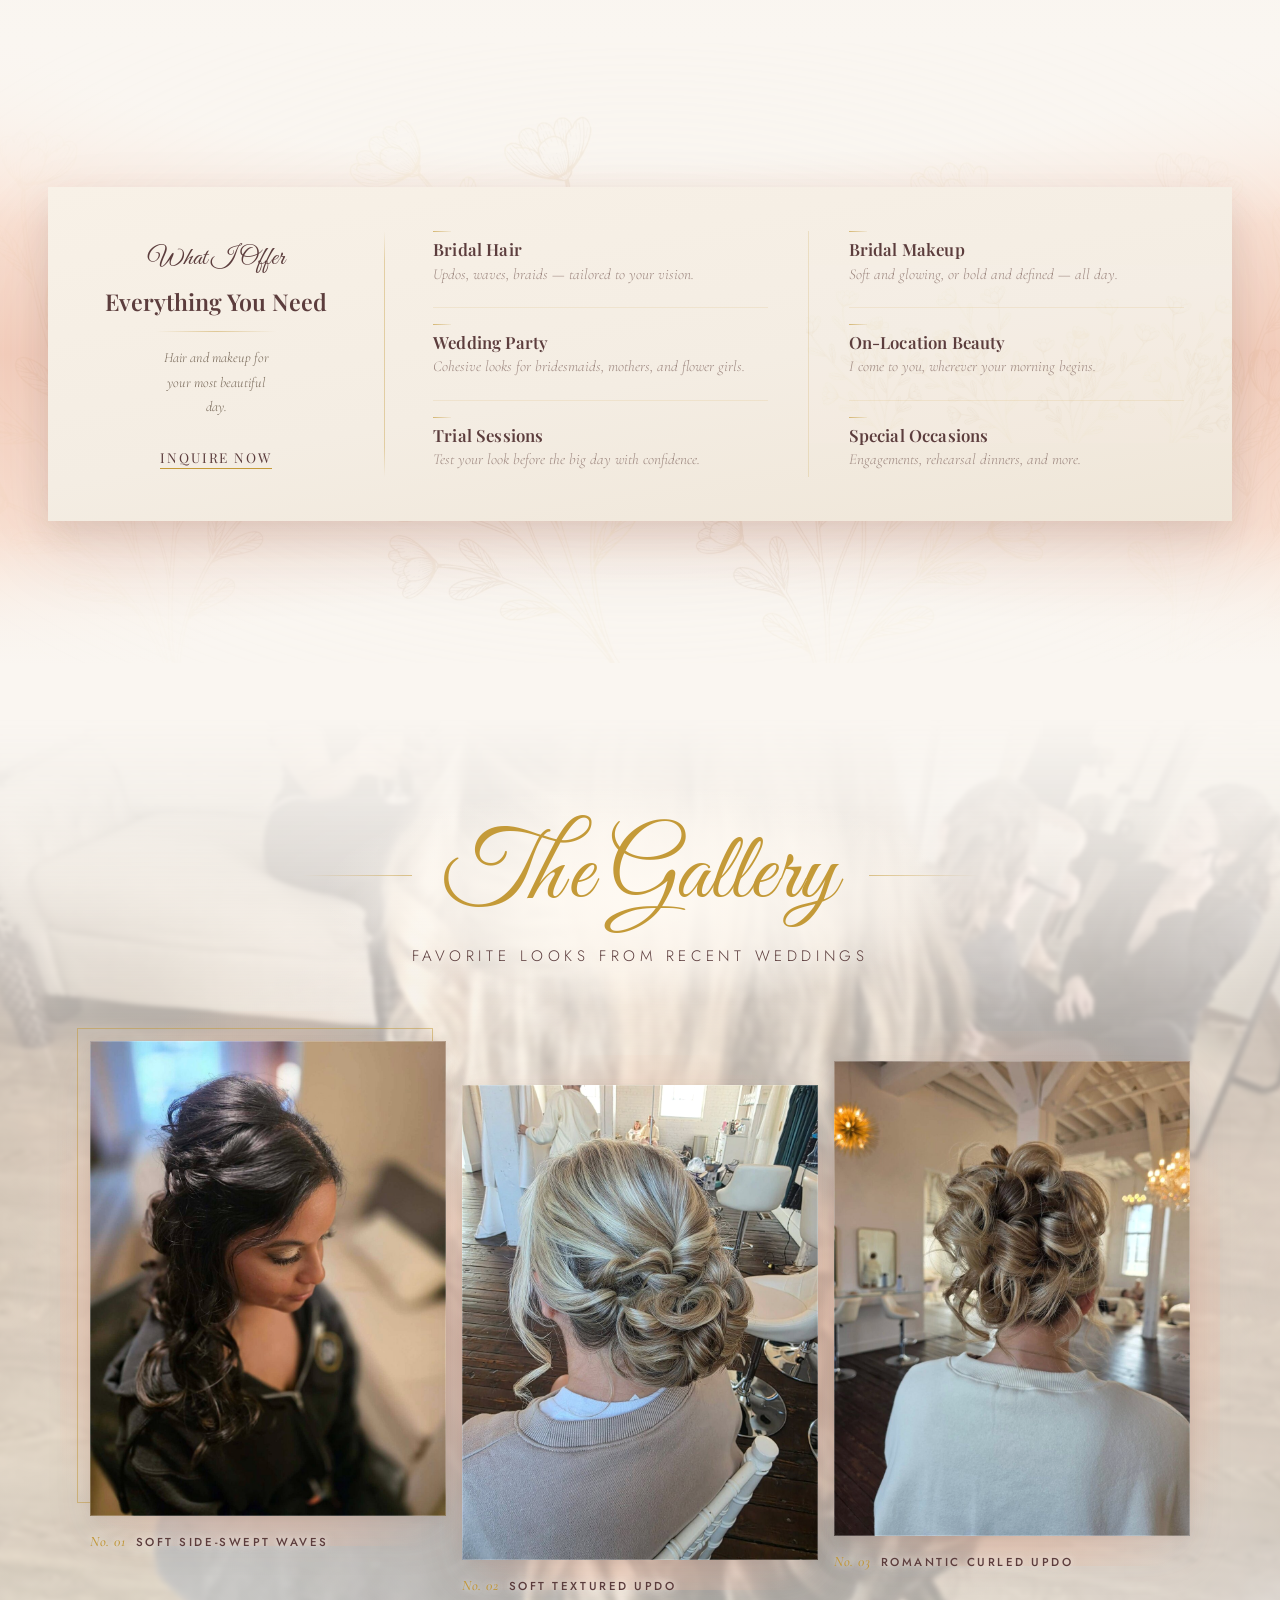
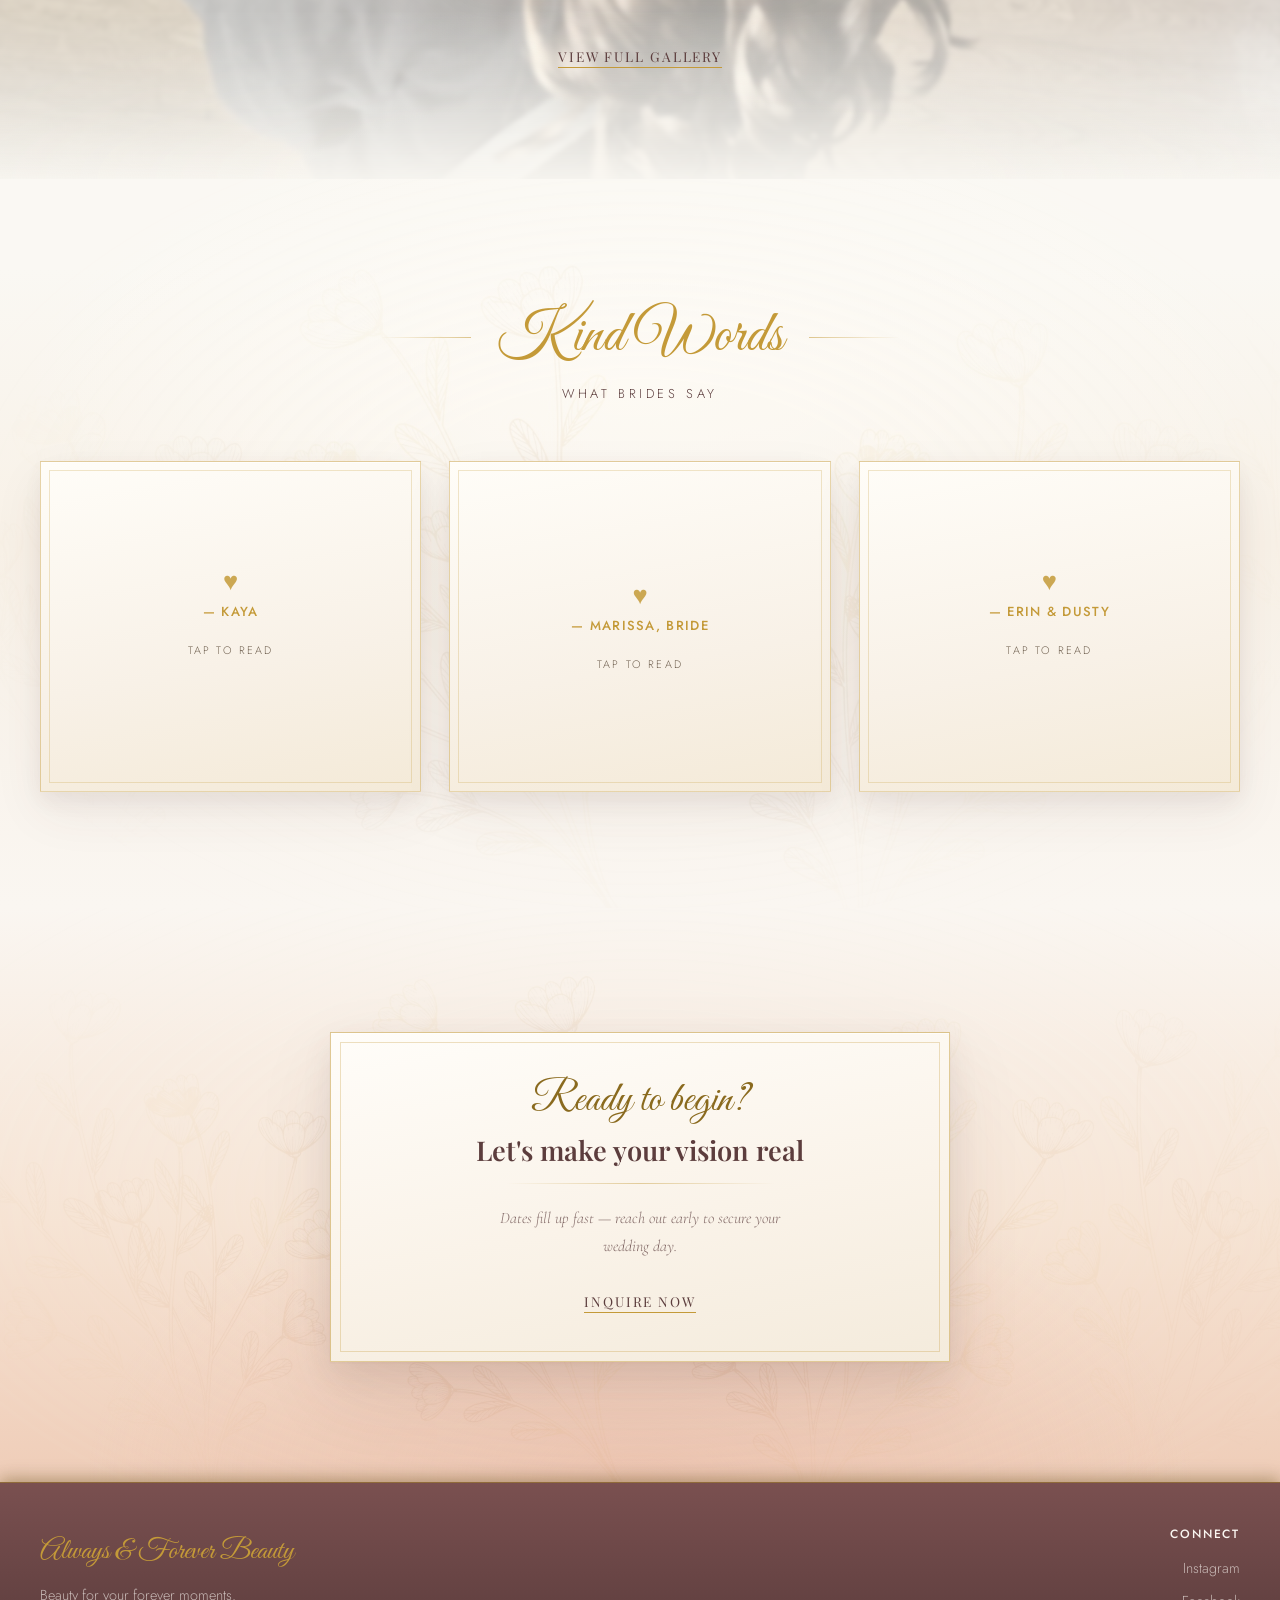
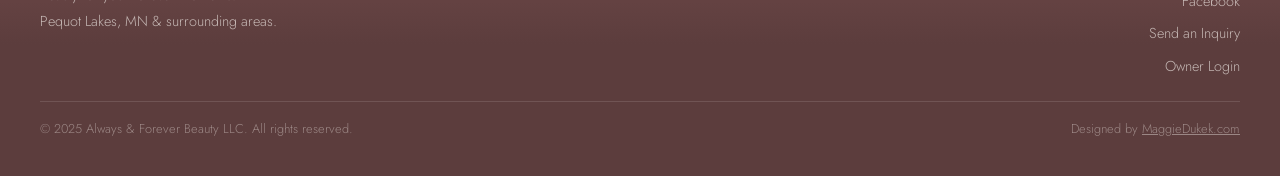
==== commit b30b6d40: "Switch backend from Supabase to Baserow - Add Netlify Functions API layer (netlify/functions/) that " ====
--- a/index.html
+++ b/index.html
@@ -15,11 +15,11 @@
   <meta property="og:title" content="Always & Forever Beauty | Bridal Hair & Makeup — Pequot Lakes, MN" />
   <meta property="og:description" content="Timeless bridal hair and makeup by Colleen Mulholland. Serving brides in Pequot Lakes, MN and surrounding areas." />
   <meta property="og:url" content="https://alwaysforeverbeauty.com/" />
-  <meta property="og:image" content="https://alwaysforeverbeauty.com/images/hero.jpg" />
+  <meta property="og:image" content="https://alwaysforeverbeauty.com/images/og-card.jpg" />
   <meta name="twitter:card" content="summary_large_image" />
   <meta name="twitter:title" content="Always & Forever Beauty | Bridal Hair & Makeup — Pequot Lakes, MN" />
   <meta name="twitter:description" content="Timeless bridal hair and makeup by Colleen Mulholland. Serving brides in Pequot Lakes, MN and surrounding areas." />
-  <meta name="twitter:image" content="https://alwaysforeverbeauty.com/images/hero.jpg" />
+  <meta name="twitter:image" content="https://alwaysforeverbeauty.com/images/og-card.jpg" />
   <link rel="stylesheet" href="styles.css" />
   <style>
     /* ---- Hero ---- */
@@ -67,7 +67,7 @@
       content: "";
       position: absolute;
       inset: 0;
-      background-image: url('images/gold-splatter.png');
+      background-image: url('images/gold-splatter.jpg');
       background-size: cover;
       background-repeat: no-repeat;
       background-position: center;
@@ -564,7 +564,7 @@
       position: absolute;
       top: -10%; right: 0;
       width: 36%; height: 120%;
-      background-image: url('images/background gold flowers.png');
+      background-image: url('images/background gold flowers.jpg');
       background-size: contain;
       background-repeat: no-repeat;
       background-position: center right;
@@ -701,7 +701,7 @@
       content: "";
       position: absolute;
       inset: 0;
-      background-image: url('images/background gold flowers.png');
+      background-image: url('images/background gold flowers.jpg');
       background-size: cover;
       background-repeat: no-repeat;
       background-position: center;
@@ -1140,7 +1140,7 @@
       content: "";
       position: absolute;
       inset: 0;
-      background-image: url('images/background gold flowers.png');
+      background-image: url('images/background gold flowers.jpg');
       background-size: cover;
       background-repeat: no-repeat;
       background-position: center;
@@ -1377,7 +1377,7 @@
       <span></span><span></span><span></span>
     </button>
   </nav>
-  <a id="maincontent" tabindex="-1"></a>
+  <main id="maincontent" tabindex="-1">
 
   <!-- Hero -->
   <section class="hero">
@@ -1403,7 +1403,7 @@
 
   <!-- Intro Strip -->
   <section class="intro-strip section">
-    <img src="images/background gold flowers.png" alt="" class="intro-strip-watermark" />
+    <img src="images/background gold flowers.jpg" alt="" class="intro-strip-watermark" />
     <div class="container">
       <div class="intro-grid">
         <div class="intro-frame">
@@ -1663,6 +1663,8 @@
   </div>
 
   <!-- Footer -->
+  </main>
+
   <footer class="footer">
     <div class="container">
       <div class="footer-inner">
@@ -1671,7 +1673,7 @@
           <p>Beauty for your forever moments.<br>Pequot Lakes, MN &amp; surrounding areas.</p>
         </div>
         <div class="footer-col">
-          <h4>Connect</h4>
+          <h3>Connect</h3>
           <ul>
             <li><a href="https://www.instagram.com/always.forever.beauty_hmua" target="_blank" rel="noopener">Instagram</a></li>
             <li><a href="https://www.facebook.com/share/1B8esVaDLR/" target="_blank" rel="noopener">Facebook</a></li>
@@ -1706,4 +1708,13 @@
 
     // Gallery — rotate slides every 10 seconds
     const slides = document.querySelectorAll('.gallery-slide');
-    i+    if (slides.length > 1) {
+      let current = 0;
+      setInterval(() => {
+        slides[current].classList.remove('active');
+        current = (current + 1) % slides.length;
+        slides[current].classList.add('active');
+      }, 10000);
+    }
+  </script>
+</bod
--- a/styles.css
+++ b/styles.css
@@ -96,6 +96,11 @@
 h3 { font-size: clamp(1.3rem, 2.5vw, 1.8rem); }
 h4 { font-size: 1.1rem; }
 
+/* Size-only helpers: let a heading sit at the correct semantic level for
+   accessibility (no skipped levels) while keeping its original visual size. */
+.size-h3 { font-size: clamp(1.3rem, 2.5vw, 1.8rem); }
+.size-h4 { font-size: 1.1rem; }
+
 .script {
   font-family: var(--font-script);
   font-weight: 400;
@@ -386,7 +391,7 @@
   max-width: 30ch;
 }
 
-.footer-col h4 {
+.footer-col h3 {
   color: var(--cream);
   font-family: var(--font-body);
   font-size: 0.75rem;
@@ -533,7 +538,7 @@
   content: "";
   position: absolute;
   inset: 0;
-  background-image: url('images/background gold flowers.png');
+  background-image: url('images/background gold flowers.jpg');
   background-size: cover;
   background-repeat: no-repeat;
   background-position: center;
@@ -711,7 +716,4 @@
   .nav-links.open { display: flex; }
   .nav-links a { font-size: 1.15rem; letter-spacing: 0.15em; color: var(--cream); }
   .nav-cta { display: none; }
-  .nav-toggle { display: flex; z-index: 1001; margin-left: auto; gap: 7px; }
-  .nav-toggle span { background: var(--cream); width: 30px; height: 2px; }
-  /* Hamburger morphs into an X while the menu is open */
-  .nav-links.open ~ .nav-toggle span:nth-child(1) { transform: transl+  .nav-toggle { display: flex; z-index
